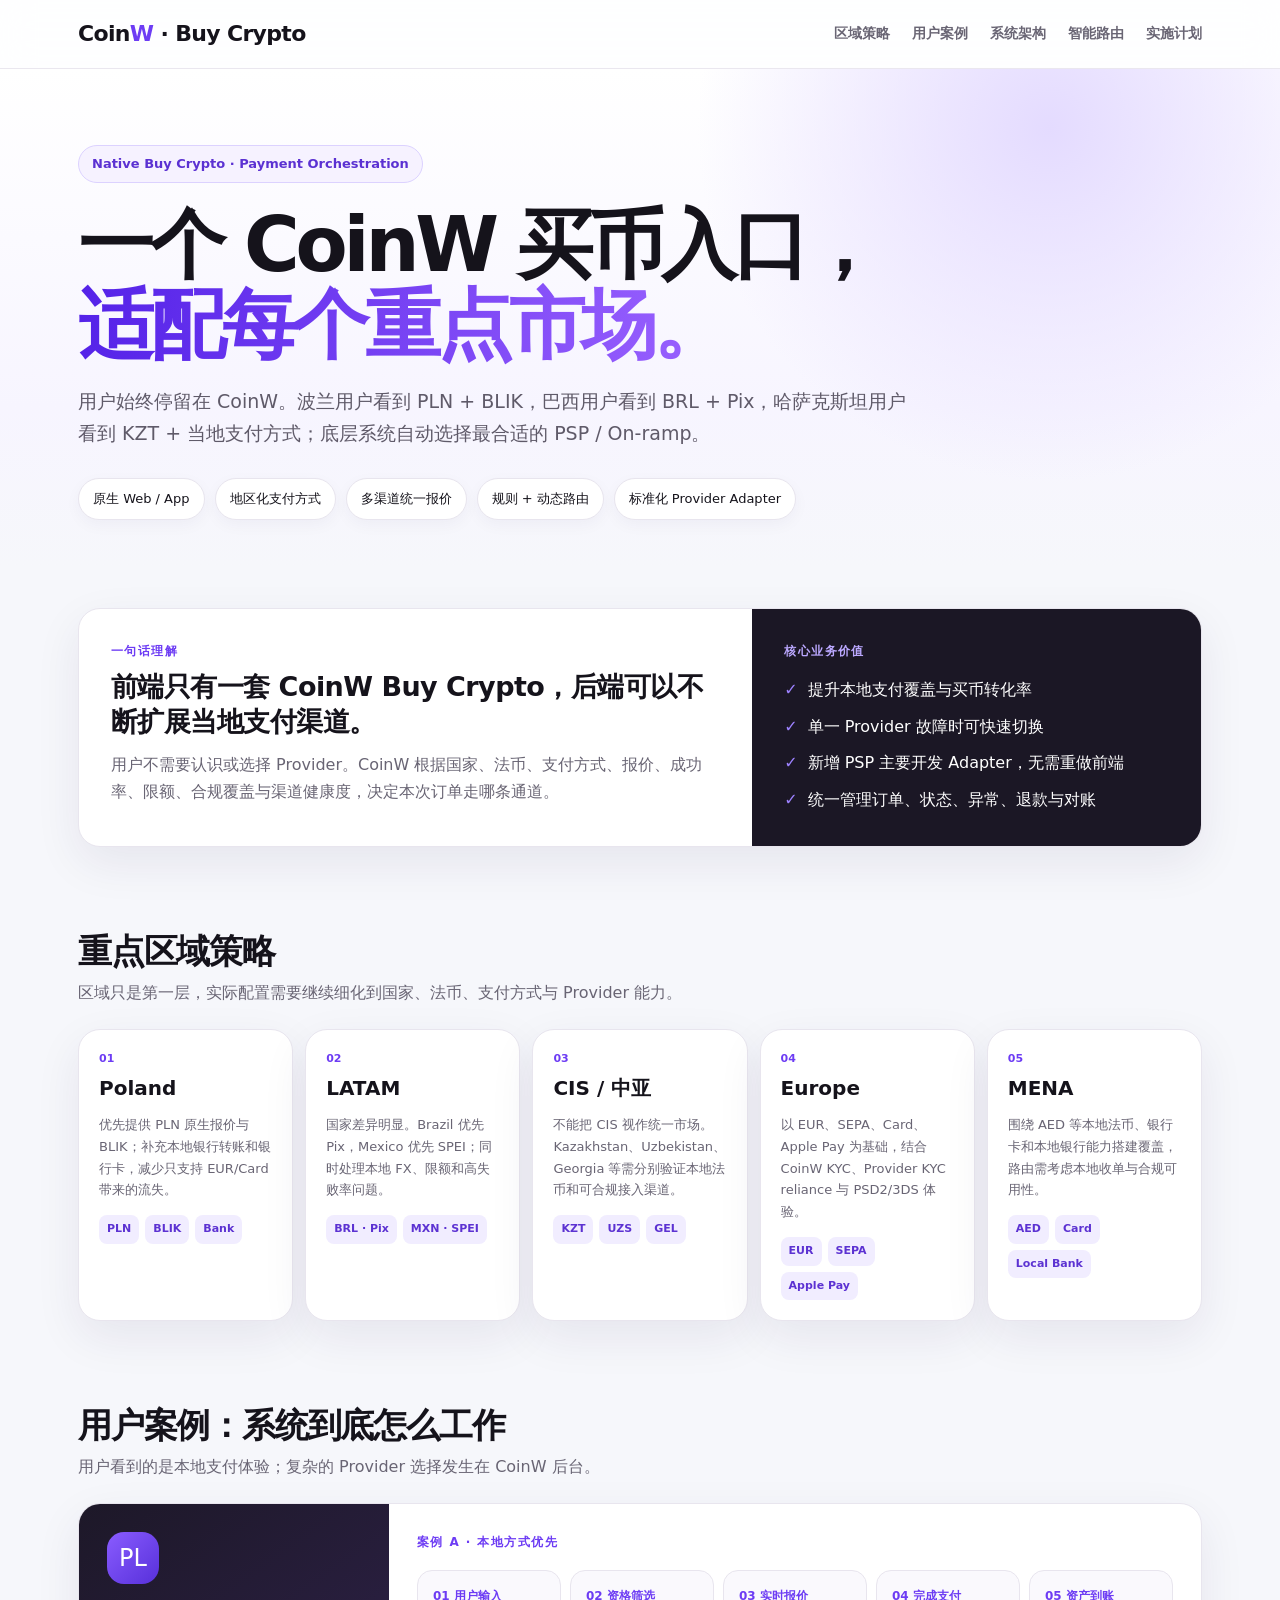
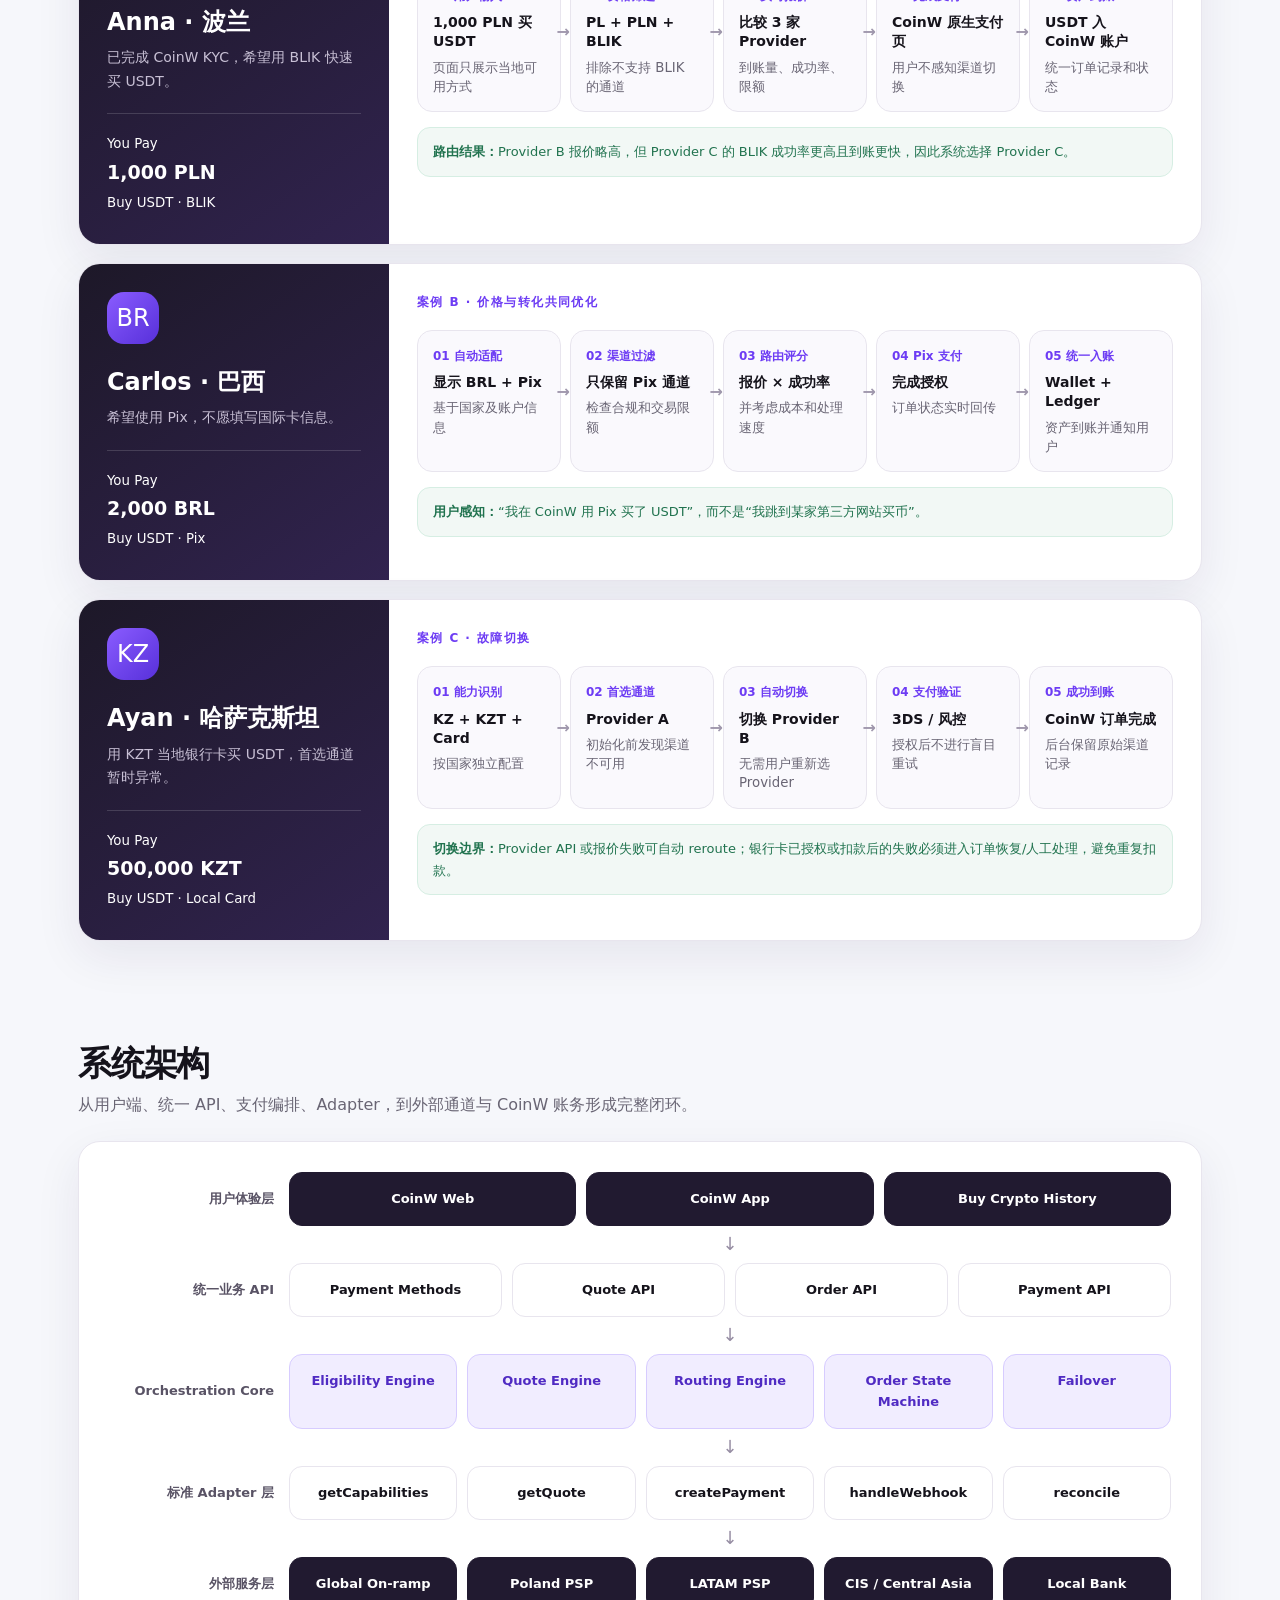
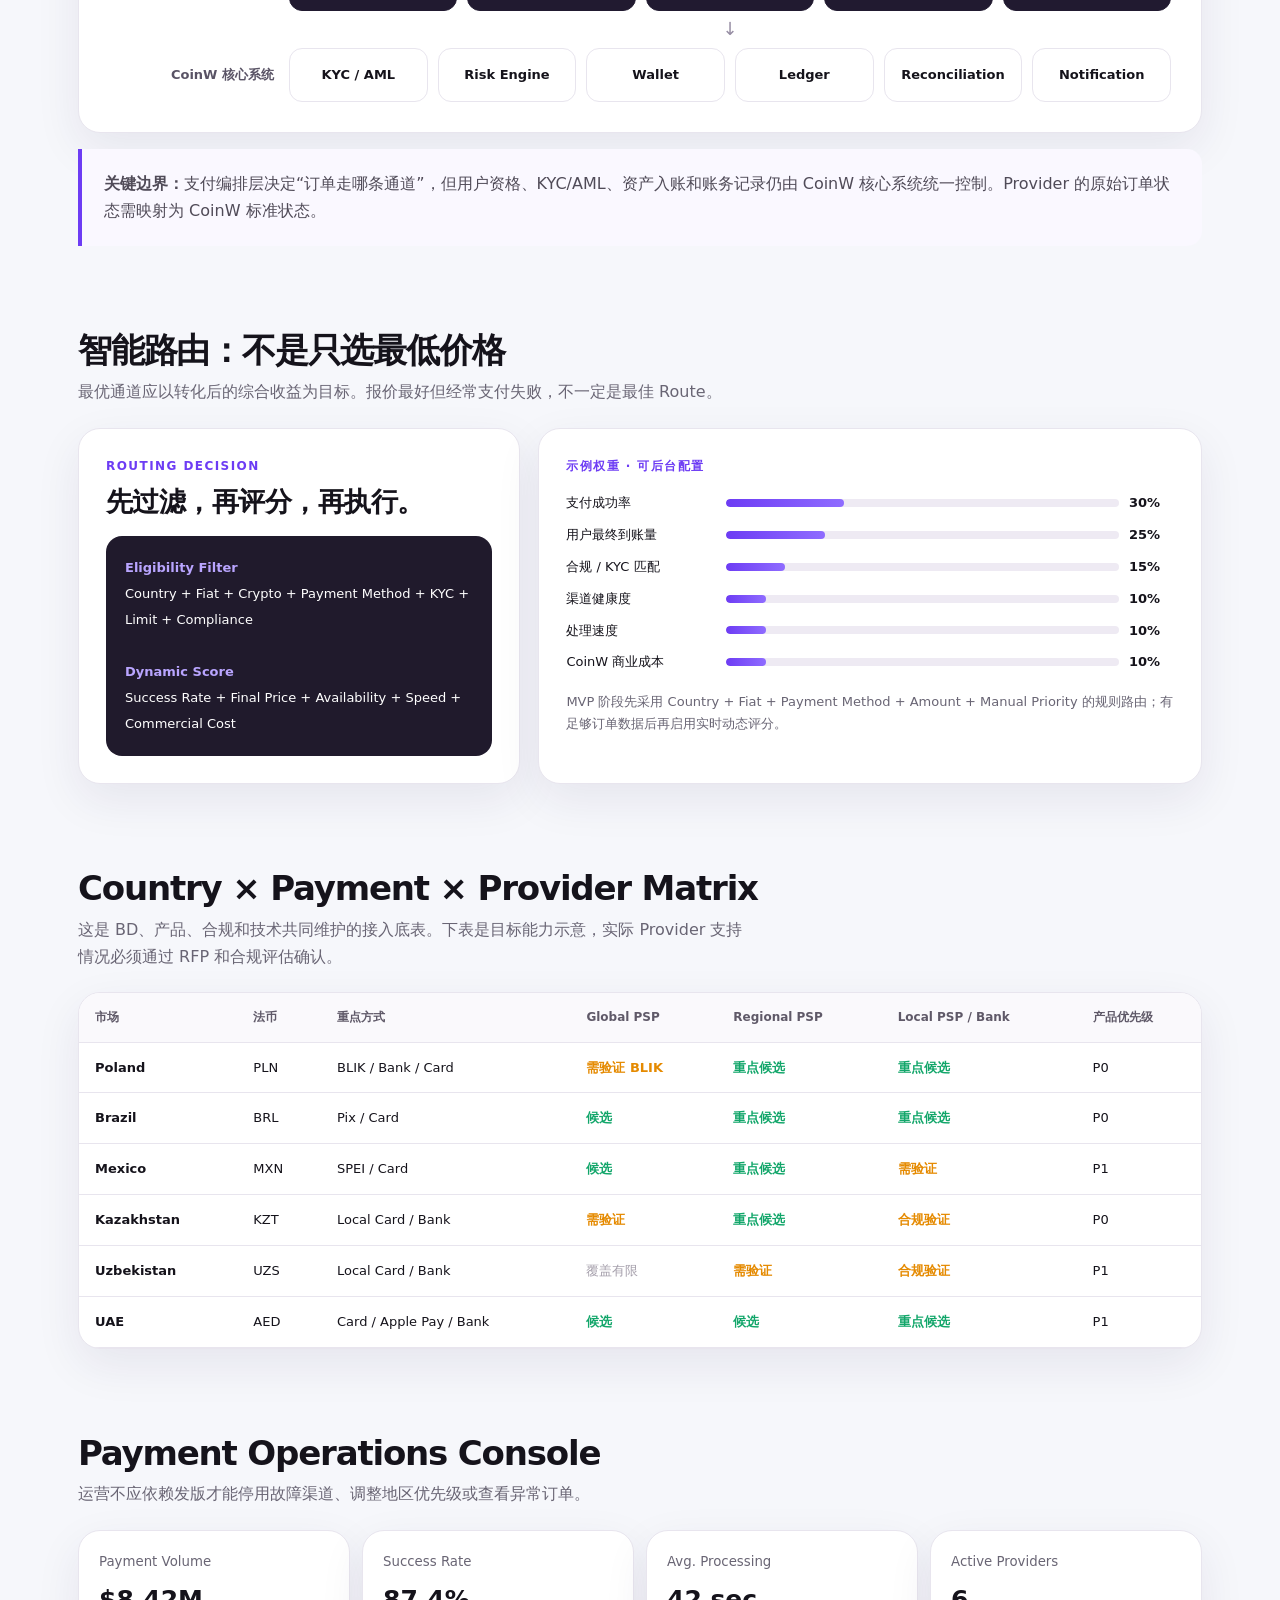
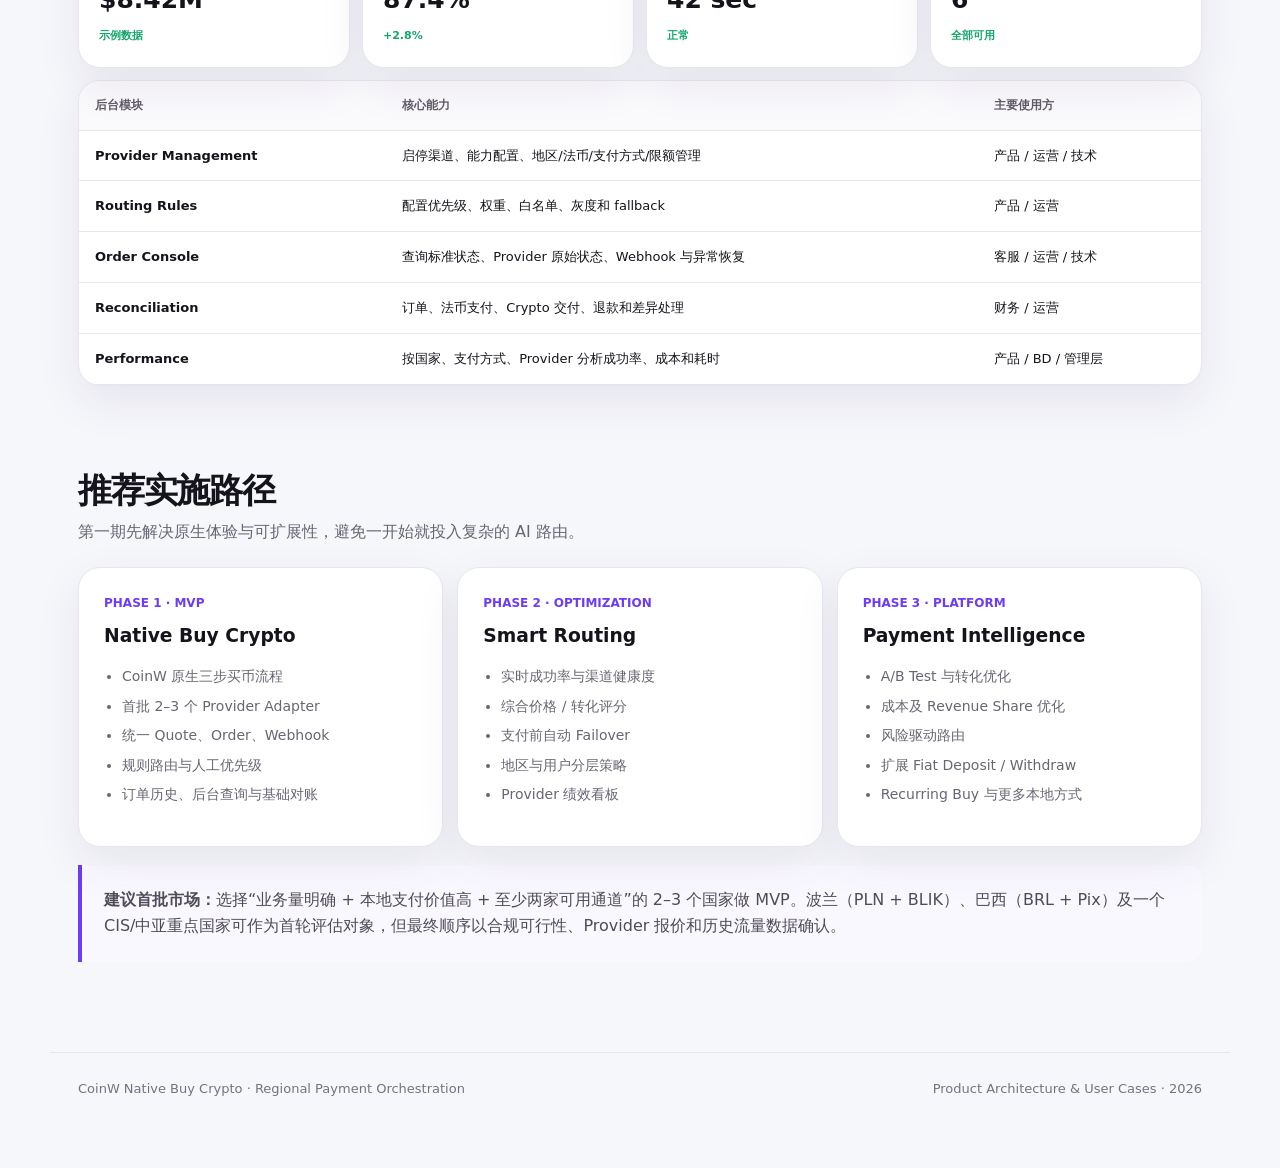
==== buy-crypto-regional/index.html @ ab0e955d "Add CoinW regional Buy Crypto orchestration proposal" ====
<!doctype html>
<html lang="zh-CN">
<head>
  <meta charset="utf-8" />
  <meta name="viewport" content="width=device-width,initial-scale=1" />
  <title>CoinW Native Buy Crypto｜区域化支付编排方案</title>
  <meta name="description" content="面向 CIS、中亚、拉美、波兰、欧洲及 MENA 市场的 CoinW 原生 Buy Crypto 与 Payment Orchestration 方案。" />
  <style>
    :root{
      --bg:#f6f7fb;--panel:#fff;--ink:#15131b;--muted:#696574;--line:#e8e5ee;
      --purple:#6d3cf4;--purple2:#8f6cff;--soft:#f1edff;--green:#12a66a;--amber:#e58a00;--red:#df4351;
      --shadow:0 16px 46px rgba(38,22,74,.08);--radius:22px;
    }
    *{box-sizing:border-box} html{scroll-behavior:smooth}
    body{margin:0;background:var(--bg);color:var(--ink);font-family:Inter,"PingFang SC","Microsoft YaHei",system-ui,-apple-system,sans-serif;line-height:1.68}
    a{color:inherit;text-decoration:none}.wrap{max-width:1180px;margin:auto;padding:0 28px}
    .top{position:sticky;top:0;z-index:20;background:rgba(255,255,255,.88);backdrop-filter:blur(16px);border-bottom:1px solid rgba(232,229,238,.9)}
    .top-inner{height:68px;display:flex;align-items:center;justify-content:space-between;gap:24px}
    .brand{font-weight:900;letter-spacing:-.03em;font-size:22px}.brand span{color:var(--purple)}
    .nav{display:flex;gap:22px;color:var(--muted);font-size:14px;font-weight:650}.nav a:hover{color:var(--purple)}
    .hero{padding:76px 0 46px;overflow:hidden;position:relative;background:radial-gradient(circle at 82% 12%,#e4dbff 0,transparent 31%),linear-gradient(180deg,#fff,#f7f5ff 68%,var(--bg))}
    .badge{display:inline-flex;align-items:center;gap:8px;border:1px solid #dcd2ff;background:#f6f2ff;color:#5b31d2;border-radius:100px;padding:7px 13px;font-size:13px;font-weight:800}
    h1{font-size:clamp(42px,6.6vw,76px);line-height:1.06;letter-spacing:-.055em;margin:22px 0 20px;max-width:990px}
    .gradient{background:linear-gradient(95deg,#5422e8,#9b63ff);-webkit-background-clip:text;color:transparent}
    .lead{max-width:840px;font-size:19px;color:#5f5a69;margin:0 0 28px}
    .hero-points{display:flex;flex-wrap:wrap;gap:10px}.pill{background:white;border:1px solid var(--line);border-radius:100px;padding:9px 14px;font-size:13px;box-shadow:0 5px 16px rgba(38,22,74,.04)}
    section{padding:42px 0}.section-head{display:flex;justify-content:space-between;align-items:end;gap:30px;margin-bottom:22px}
    h2{font-size:34px;line-height:1.2;letter-spacing:-.035em;margin:0}.sub{color:var(--muted);max-width:670px;margin:8px 0 0}
    .panel{background:var(--panel);border:1px solid var(--line);border-radius:var(--radius);box-shadow:var(--shadow)}
    .summary{display:grid;grid-template-columns:1.2fr .8fr;overflow:hidden}
    .summary>div{padding:32px}.summary .right{background:#1b1725;color:white}
    .eyebrow{font-size:12px;text-transform:uppercase;letter-spacing:.12em;color:var(--purple);font-weight:900}.right .eyebrow{color:#bba8ff}
    .big{font-size:27px;line-height:1.32;font-weight:850;letter-spacing:-.02em;margin:8px 0 12px}
    .checklist{display:grid;gap:10px;margin-top:16px}.check{display:flex;gap:10px;align-items:flex-start}.check i{font-style:normal;color:#9d82ff}
    .region-grid{display:grid;grid-template-columns:repeat(5,1fr);gap:12px}.region{padding:20px;min-height:210px;position:relative;overflow:hidden}
    .region .num{font-size:11px;color:var(--purple);font-weight:900}.region h3{font-size:20px;margin:4px 0 8px}.region p{font-size:13px;color:var(--muted);margin:0}.tag-row{display:flex;gap:6px;flex-wrap:wrap;margin-top:14px}.tag{font-size:11px;font-weight:800;padding:5px 8px;border-radius:8px;background:var(--soft);color:#5c32d2}
    .case{display:grid;grid-template-columns:310px 1fr;overflow:hidden;margin-bottom:18px}.person{padding:28px;background:linear-gradient(145deg,#1d1828,#31234f);color:white}.avatar{width:52px;height:52px;border-radius:17px;background:linear-gradient(135deg,#8a5cff,#5730da);display:grid;place-items:center;font-size:24px;margin-bottom:18px}
    .person h3{font-size:24px;margin:0 0 4px}.person p{margin:0;color:#c8c0d5;font-size:14px}.order{margin-top:20px;border-top:1px solid rgba(255,255,255,.15);padding-top:16px}.order strong{font-size:19px}.journey{padding:28px}.flow{display:grid;grid-template-columns:repeat(5,1fr);gap:9px;margin-top:18px}.step{background:#faf9fd;border:1px solid var(--line);border-radius:15px;padding:15px;min-height:126px;position:relative}.step b{display:block;color:var(--purple);font-size:12px;margin-bottom:7px}.step strong{font-size:14px;display:block;line-height:1.38}.step small{display:block;color:var(--muted);margin-top:6px;line-height:1.45}.step:not(:last-child):after{content:"→";position:absolute;right:-10px;top:48px;z-index:2;color:#9f97ac;font-weight:900}
    .decision{margin-top:15px;padding:13px 15px;border-radius:13px;background:#f2f8f5;border:1px solid #d6eee3;color:#21734f;font-size:13px}
    .architecture{padding:30px;overflow:auto}.arch{min-width:900px;display:grid;gap:13px}.layer{display:grid;grid-template-columns:165px 1fr;gap:15px;align-items:center}.layer-title{font-size:13px;font-weight:900;color:#595365;text-align:right}.boxes{display:grid;grid-auto-flow:column;grid-auto-columns:1fr;gap:10px}.box{border:1px solid var(--line);border-radius:13px;padding:15px 12px;text-align:center;background:#fff;font-size:13px;font-weight:750}.box.core{background:var(--soft);border-color:#d7ccff;color:#502bc3}.box.dark{background:#211a30;color:#fff;border-color:#211a30}.connector{text-align:center;color:#968da3;font-size:18px;height:11px;line-height:10px;margin-left:180px}
    .route-wrap{display:grid;grid-template-columns:.8fr 1.2fr;gap:18px}.route-card{padding:27px}.formula{border-radius:16px;background:#201a2c;color:#fff;padding:19px;margin-top:16px;font-size:13px;line-height:2}.formula span{color:#b9a5ff;font-weight:800}.weights{display:grid;gap:10px;margin-top:16px}.weight{display:grid;grid-template-columns:150px 1fr 45px;align-items:center;gap:10px;font-size:13px}.bar{height:8px;background:#eeeaf3;border-radius:20px;overflow:hidden}.bar i{display:block;height:100%;background:linear-gradient(90deg,var(--purple),var(--purple2));border-radius:20px}
    .table-wrap{overflow:auto}.matrix{width:100%;border-collapse:collapse;min-width:900px}.matrix th,.matrix td{padding:14px 16px;border-bottom:1px solid var(--line);text-align:left;font-size:13px}.matrix th{background:#faf9fc;color:#5f5968;font-size:12px}.matrix td:first-child{font-weight:850}.yes{color:var(--green);font-weight:800}.verify{color:var(--amber);font-weight:800}.no{color:#a6a0ac}
    .ops{display:grid;grid-template-columns:repeat(4,1fr);gap:12px;margin-bottom:12px}.metric{padding:20px}.metric small{display:block;color:var(--muted)}.metric strong{font-size:25px;display:block;margin-top:5px}.status{font-size:11px;color:var(--green);font-weight:800}
    .phases{display:grid;grid-template-columns:repeat(3,1fr);gap:14px}.phase{padding:25px}.phase .pnum{color:var(--purple);font-weight:900;font-size:12px}.phase h3{margin:6px 0 12px}.phase ul{padding-left:18px;color:var(--muted);font-size:14px}.phase li{margin:6px 0}
    .note{padding:22px;border-left:4px solid var(--purple);background:#faf8ff;border-radius:0 15px 15px 0;color:#504b58}
    footer{padding:48px 0 68px;color:#77717f;font-size:13px}.footer-inner{display:flex;justify-content:space-between;gap:20px;border-top:1px solid var(--line);padding-top:25px}
    @media(max-width:980px){.region-grid{grid-template-columns:repeat(2,1fr)}.case{grid-template-columns:1fr}.flow{grid-template-columns:1fr 1fr}.step:not(:last-child):after{display:none}.route-wrap,.summary{grid-template-columns:1fr}.ops{grid-template-columns:1fr 1fr}.phases{grid-template-columns:1fr}.nav{display:none}}
    @media(max-width:620px){.wrap{padding:0 16px}.hero{padding-top:50px}h1{font-size:42px}.lead{font-size:16px}.section-head{display:block}.region-grid,.flow,.ops{grid-template-columns:1fr}.region{min-height:auto}.summary>div,.person,.journey,.architecture,.route-card{padding:21px}.footer-inner{display:block}}
  </style>
</head>
<body>
  <header class="top"><div class="wrap top-inner"><div class="brand">Coin<span>W</span> · Buy Crypto</div><nav class="nav"><a href="#strategy">区域策略</a><a href="#cases">用户案例</a><a href="#architecture">系统架构</a><a href="#routing">智能路由</a><a href="#roadmap">实施计划</a></nav></div></header>

  <main>
    <section class="hero">
      <div class="wrap">
        <div class="badge">Native Buy Crypto · Payment Orchestration</div>
        <h1>一个 CoinW 买币入口，<br><span class="gradient">适配每个重点市场。</span></h1>
        <p class="lead">用户始终停留在 CoinW。波兰用户看到 PLN + BLIK，巴西用户看到 BRL + Pix，哈萨克斯坦用户看到 KZT + 当地支付方式；底层系统自动选择最合适的 PSP / On-ramp。</p>
        <div class="hero-points"><span class="pill">原生 Web / App</span><span class="pill">地区化支付方式</span><span class="pill">多渠道统一报价</span><span class="pill">规则 + 动态路由</span><span class="pill">标准化 Provider Adapter</span></div>
      </div>
    </section>

    <section><div class="wrap"><div class="panel summary">
      <div><div class="eyebrow">一句话理解</div><div class="big">前端只有一套 CoinW Buy Crypto，后端可以不断扩展当地支付渠道。</div><p class="sub">用户不需要认识或选择 Provider。CoinW 根据国家、法币、支付方式、报价、成功率、限额、合规覆盖与渠道健康度，决定本次订单走哪条通道。</p></div>
      <div class="right"><div class="eyebrow">核心业务价值</div><div class="checklist"><div class="check"><i>✓</i><span>提升本地支付覆盖与买币转化率</span></div><div class="check"><i>✓</i><span>单一 Provider 故障时可快速切换</span></div><div class="check"><i>✓</i><span>新增 PSP 主要开发 Adapter，无需重做前端</span></div><div class="check"><i>✓</i><span>统一管理订单、状态、异常、退款与对账</span></div></div></div>
    </div></div></section>

    <section id="strategy"><div class="wrap"><div class="section-head"><div><h2>重点区域策略</h2><p class="sub">区域只是第一层，实际配置需要继续细化到国家、法币、支付方式与 Provider 能力。</p></div></div>
      <div class="region-grid">
        <article class="panel region"><div class="num">01</div><h3>Poland</h3><p>优先提供 PLN 原生报价与 BLIK；补充本地银行转账和银行卡，减少只支持 EUR/Card 带来的流失。</p><div class="tag-row"><span class="tag">PLN</span><span class="tag">BLIK</span><span class="tag">Bank</span></div></article>
        <article class="panel region"><div class="num">02</div><h3>LATAM</h3><p>国家差异明显。Brazil 优先 Pix，Mexico 优先 SPEI；同时处理本地 FX、限额和高失败率问题。</p><div class="tag-row"><span class="tag">BRL · Pix</span><span class="tag">MXN · SPEI</span></div></article>
        <article class="panel region"><div class="num">03</div><h3>CIS / 中亚</h3><p>不能把 CIS 视作统一市场。Kazakhstan、Uzbekistan、Georgia 等需分别验证本地法币和可合规接入渠道。</p><div class="tag-row"><span class="tag">KZT</span><span class="tag">UZS</span><span class="tag">GEL</span></div></article>
        <article class="panel region"><div class="num">04</div><h3>Europe</h3><p>以 EUR、SEPA、Card、Apple Pay 为基础，结合 CoinW KYC、Provider KYC reliance 与 PSD2/3DS 体验。</p><div class="tag-row"><span class="tag">EUR</span><span class="tag">SEPA</span><span class="tag">Apple Pay</span></div></article>
        <article class="panel region"><div class="num">05</div><h3>MENA</h3><p>围绕 AED 等本地法币、银行卡和本地银行能力搭建覆盖，路由需考虑本地收单与合规可用性。</p><div class="tag-row"><span class="tag">AED</span><span class="tag">Card</span><span class="tag">Local Bank</span></div></article>
      </div>
    </div></section>

    <section id="cases"><div class="wrap"><div class="section-head"><div><h2>用户案例：系统到底怎么工作</h2><p class="sub">用户看到的是本地支付体验；复杂的 Provider 选择发生在 CoinW 后台。</p></div></div>
      <article class="panel case"><div class="person"><div class="avatar">PL</div><h3>Anna · 波兰</h3><p>已完成 CoinW KYC，希望用 BLIK 快速买 USDT。</p><div class="order"><small>You Pay</small><br><strong>1,000 PLN</strong><br><small>Buy USDT · BLIK</small></div></div><div class="journey"><div class="eyebrow">案例 A · 本地方式优先</div><div class="flow"><div class="step"><b>01 用户输入</b><strong>1,000 PLN 买 USDT</strong><small>页面只展示当地可用方式</small></div><div class="step"><b>02 资格筛选</b><strong>PL + PLN + BLIK</strong><small>排除不支持 BLIK 的通道</small></div><div class="step"><b>03 实时报价</b><strong>比较 3 家 Provider</strong><small>到账量、成功率、限额</small></div><div class="step"><b>04 完成支付</b><strong>CoinW 原生支付页</strong><small>用户不感知渠道切换</small></div><div class="step"><b>05 资产到账</b><strong>USDT 入 CoinW 账户</strong><small>统一订单记录和状态</small></div></div><div class="decision"><strong>路由结果：</strong>Provider B 报价略高，但 Provider C 的 BLIK 成功率更高且到账更快，因此系统选择 Provider C。</div></div></article>
      <article class="panel case"><div class="person"><div class="avatar">BR</div><h3>Carlos · 巴西</h3><p>希望使用 Pix，不愿填写国际卡信息。</p><div class="order"><small>You Pay</small><br><strong>2,000 BRL</strong><br><small>Buy USDT · Pix</small></div></div><div class="journey"><div class="eyebrow">案例 B · 价格与转化共同优化</div><div class="flow"><div class="step"><b>01 自动适配</b><strong>显示 BRL + Pix</strong><small>基于国家及账户信息</small></div><div class="step"><b>02 渠道过滤</b><strong>只保留 Pix 通道</strong><small>检查合规和交易限额</small></div><div class="step"><b>03 路由评分</b><strong>报价 × 成功率</strong><small>并考虑成本和处理速度</small></div><div class="step"><b>04 Pix 支付</b><strong>完成授权</strong><small>订单状态实时回传</small></div><div class="step"><b>05 统一入账</b><strong>Wallet + Ledger</strong><small>资产到账并通知用户</small></div></div><div class="decision"><strong>用户感知：</strong>“我在 CoinW 用 Pix 买了 USDT”，而不是“我跳到某家第三方网站买币”。</div></div></article>
      <article class="panel case"><div class="person"><div class="avatar">KZ</div><h3>Ayan · 哈萨克斯坦</h3><p>用 KZT 当地银行卡买 USDT，首选通道暂时异常。</p><div class="order"><small>You Pay</small><br><strong>500,000 KZT</strong><br><small>Buy USDT · Local Card</small></div></div><div class="journey"><div class="eyebrow">案例 C · 故障切换</div><div class="flow"><div class="step"><b>01 能力识别</b><strong>KZ + KZT + Card</strong><small>按国家独立配置</small></div><div class="step"><b>02 首选通道</b><strong>Provider A</strong><small>初始化前发现渠道不可用</small></div><div class="step"><b>03 自动切换</b><strong>切换 Provider B</strong><small>无需用户重新选 Provider</small></div><div class="step"><b>04 支付验证</b><strong>3DS / 风控</strong><small>授权后不进行盲目重试</small></div><div class="step"><b>05 成功到账</b><strong>CoinW 订单完成</strong><small>后台保留原始渠道记录</small></div></div><div class="decision"><strong>切换边界：</strong>Provider API 或报价失败可自动 reroute；银行卡已授权或扣款后的失败必须进入订单恢复/人工处理，避免重复扣款。</div></div></article>
    </div></section>

    <section id="architecture"><div class="wrap"><div class="section-head"><div><h2>系统架构</h2><p class="sub">从用户端、统一 API、支付编排、Adapter，到外部通道与 CoinW 账务形成完整闭环。</p></div></div>
      <div class="panel architecture"><div class="arch">
        <div class="layer"><div class="layer-title">用户体验层</div><div class="boxes"><div class="box dark">CoinW Web</div><div class="box dark">CoinW App</div><div class="box dark">Buy Crypto History</div></div></div><div class="connector">↓</div>
        <div class="layer"><div class="layer-title">统一业务 API</div><div class="boxes"><div class="box">Payment Methods</div><div class="box">Quote API</div><div class="box">Order API</div><div class="box">Payment API</div></div></div><div class="connector">↓</div>
        <div class="layer"><div class="layer-title">Orchestration Core</div><div class="boxes"><div class="box core">Eligibility Engine</div><div class="box core">Quote Engine</div><div class="box core">Routing Engine</div><div class="box core">Order State Machine</div><div class="box core">Failover</div></div></div><div class="connector">↓</div>
        <div class="layer"><div class="layer-title">标准 Adapter 层</div><div class="boxes"><div class="box">getCapabilities</div><div class="box">getQuote</div><div class="box">createPayment</div><div class="box">handleWebhook</div><div class="box">reconcile</div></div></div><div class="connector">↓</div>
        <div class="layer"><div class="layer-title">外部服务层</div><div class="boxes"><div class="box dark">Global On-ramp</div><div class="box dark">Poland PSP</div><div class="box dark">LATAM PSP</div><div class="box dark">CIS / Central Asia</div><div class="box dark">Local Bank</div></div></div><div class="connector">↓</div>
        <div class="layer"><div class="layer-title">CoinW 核心系统</div><div class="boxes"><div class="box">KYC / AML</div><div class="box">Risk Engine</div><div class="box">Wallet</div><div class="box">Ledger</div><div class="box">Reconciliation</div><div class="box">Notification</div></div></div>
      </div></div>
      <div class="note" style="margin-top:16px"><strong>关键边界：</strong>支付编排层决定“订单走哪条通道”，但用户资格、KYC/AML、资产入账和账务记录仍由 CoinW 核心系统统一控制。Provider 的原始订单状态需映射为 CoinW 标准状态。</div>
    </div></section>

    <section id="routing"><div class="wrap"><div class="section-head"><div><h2>智能路由：不是只选最低价格</h2><p class="sub">最优通道应以转化后的综合收益为目标。报价最好但经常支付失败，不一定是最佳 Route。</p></div></div>
      <div class="route-wrap"><div class="panel route-card"><div class="eyebrow">Routing Decision</div><div class="big">先过滤，再评分，再执行。</div><div class="formula"><span>Eligibility Filter</span><br>Country + Fiat + Crypto + Payment Method + KYC + Limit + Compliance<br><br><span>Dynamic Score</span><br>Success Rate + Final Price + Availability + Speed + Commercial Cost</div></div>
      <div class="panel route-card"><div class="eyebrow">示例权重 · 可后台配置</div><div class="weights"><div class="weight"><span>支付成功率</span><div class="bar"><i style="width:30%"></i></div><b>30%</b></div><div class="weight"><span>用户最终到账量</span><div class="bar"><i style="width:25%"></i></div><b>25%</b></div><div class="weight"><span>合规 / KYC 匹配</span><div class="bar"><i style="width:15%"></i></div><b>15%</b></div><div class="weight"><span>渠道健康度</span><div class="bar"><i style="width:10%"></i></div><b>10%</b></div><div class="weight"><span>处理速度</span><div class="bar"><i style="width:10%"></i></div><b>10%</b></div><div class="weight"><span>CoinW 商业成本</span><div class="bar"><i style="width:10%"></i></div><b>10%</b></div></div><p class="sub" style="font-size:13px;margin-top:18px">MVP 阶段先采用 Country + Fiat + Payment Method + Amount + Manual Priority 的规则路由；有足够订单数据后再启用实时动态评分。</p></div></div>
    </div></section>

    <section><div class="wrap"><div class="section-head"><div><h2>Country × Payment × Provider Matrix</h2><p class="sub">这是 BD、产品、合规和技术共同维护的接入底表。下表是目标能力示意，实际 Provider 支持情况必须通过 RFP 和合规评估确认。</p></div></div>
      <div class="panel table-wrap"><table class="matrix"><thead><tr><th>市场</th><th>法币</th><th>重点方式</th><th>Global PSP</th><th>Regional PSP</th><th>Local PSP / Bank</th><th>产品优先级</th></tr></thead><tbody>
        <tr><td>Poland</td><td>PLN</td><td>BLIK / Bank / Card</td><td class="verify">需验证 BLIK</td><td class="yes">重点候选</td><td class="yes">重点候选</td><td>P0</td></tr>
        <tr><td>Brazil</td><td>BRL</td><td>Pix / Card</td><td class="yes">候选</td><td class="yes">重点候选</td><td class="yes">重点候选</td><td>P0</td></tr>
        <tr><td>Mexico</td><td>MXN</td><td>SPEI / Card</td><td class="yes">候选</td><td class="yes">重点候选</td><td class="verify">需验证</td><td>P1</td></tr>
        <tr><td>Kazakhstan</td><td>KZT</td><td>Local Card / Bank</td><td class="verify">需验证</td><td class="yes">重点候选</td><td class="verify">合规验证</td><td>P0</td></tr>
        <tr><td>Uzbekistan</td><td>UZS</td><td>Local Card / Bank</td><td class="no">覆盖有限</td><td class="verify">需验证</td><td class="verify">合规验证</td><td>P1</td></tr>
        <tr><td>UAE</td><td>AED</td><td>Card / Apple Pay / Bank</td><td class="yes">候选</td><td class="yes">候选</td><td class="yes">重点候选</td><td>P1</td></tr>
      </tbody></table></div>
    </div></section>

    <section><div class="wrap"><div class="section-head"><div><h2>Payment Operations Console</h2><p class="sub">运营不应依赖发版才能停用故障渠道、调整地区优先级或查看异常订单。</p></div></div>
      <div class="ops"><div class="panel metric"><small>Payment Volume</small><strong>$8.42M</strong><span class="status">示例数据</span></div><div class="panel metric"><small>Success Rate</small><strong>87.4%</strong><span class="status">+2.8%</span></div><div class="panel metric"><small>Avg. Processing</small><strong>42 sec</strong><span class="status">正常</span></div><div class="panel metric"><small>Active Providers</small><strong>6</strong><span class="status">全部可用</span></div></div>
      <div class="panel table-wrap"><table class="matrix"><thead><tr><th>后台模块</th><th>核心能力</th><th>主要使用方</th></tr></thead><tbody><tr><td>Provider Management</td><td>启停渠道、能力配置、地区/法币/支付方式/限额管理</td><td>产品 / 运营 / 技术</td></tr><tr><td>Routing Rules</td><td>配置优先级、权重、白名单、灰度和 fallback</td><td>产品 / 运营</td></tr><tr><td>Order Console</td><td>查询标准状态、Provider 原始状态、Webhook 与异常恢复</td><td>客服 / 运营 / 技术</td></tr><tr><td>Reconciliation</td><td>订单、法币支付、Crypto 交付、退款和差异处理</td><td>财务 / 运营</td></tr><tr><td>Performance</td><td>按国家、支付方式、Provider 分析成功率、成本和耗时</td><td>产品 / BD / 管理层</td></tr></tbody></table></div>
    </div></section>

    <section id="roadmap"><div class="wrap"><div class="section-head"><div><h2>推荐实施路径</h2><p class="sub">第一期先解决原生体验与可扩展性，避免一开始就投入复杂的 AI 路由。</p></div></div>
      <div class="phases"><article class="panel phase"><div class="pnum">PHASE 1 · MVP</div><h3>Native Buy Crypto</h3><ul><li>CoinW 原生三步买币流程</li><li>首批 2–3 个 Provider Adapter</li><li>统一 Quote、Order、Webhook</li><li>规则路由与人工优先级</li><li>订单历史、后台查询与基础对账</li></ul></article><article class="panel phase"><div class="pnum">PHASE 2 · OPTIMIZATION</div><h3>Smart Routing</h3><ul><li>实时成功率与渠道健康度</li><li>综合价格 / 转化评分</li><li>支付前自动 Failover</li><li>地区与用户分层策略</li><li>Provider 绩效看板</li></ul></article><article class="panel phase"><div class="pnum">PHASE 3 · PLATFORM</div><h3>Payment Intelligence</h3><ul><li>A/B Test 与转化优化</li><li>成本及 Revenue Share 优化</li><li>风险驱动路由</li><li>扩展 Fiat Deposit / Withdraw</li><li>Recurring Buy 与更多本地方式</li></ul></article></div>
      <div class="note" style="margin-top:18px"><strong>建议首批市场：</strong>选择“业务量明确 + 本地支付价值高 + 至少两家可用通道”的 2–3 个国家做 MVP。波兰（PLN + BLIK）、巴西（BRL + Pix）及一个 CIS/中亚重点国家可作为首轮评估对象，但最终顺序以合规可行性、Provider 报价和历史流量数据确认。</div>
    </div></section>
  </main>
  <footer><div class="wrap footer-inner"><span>CoinW Native Buy Crypto · Regional Payment Orchestration</span><span>Product Architecture & User Cases · 2026</span></div></footer>
</body>
</html>
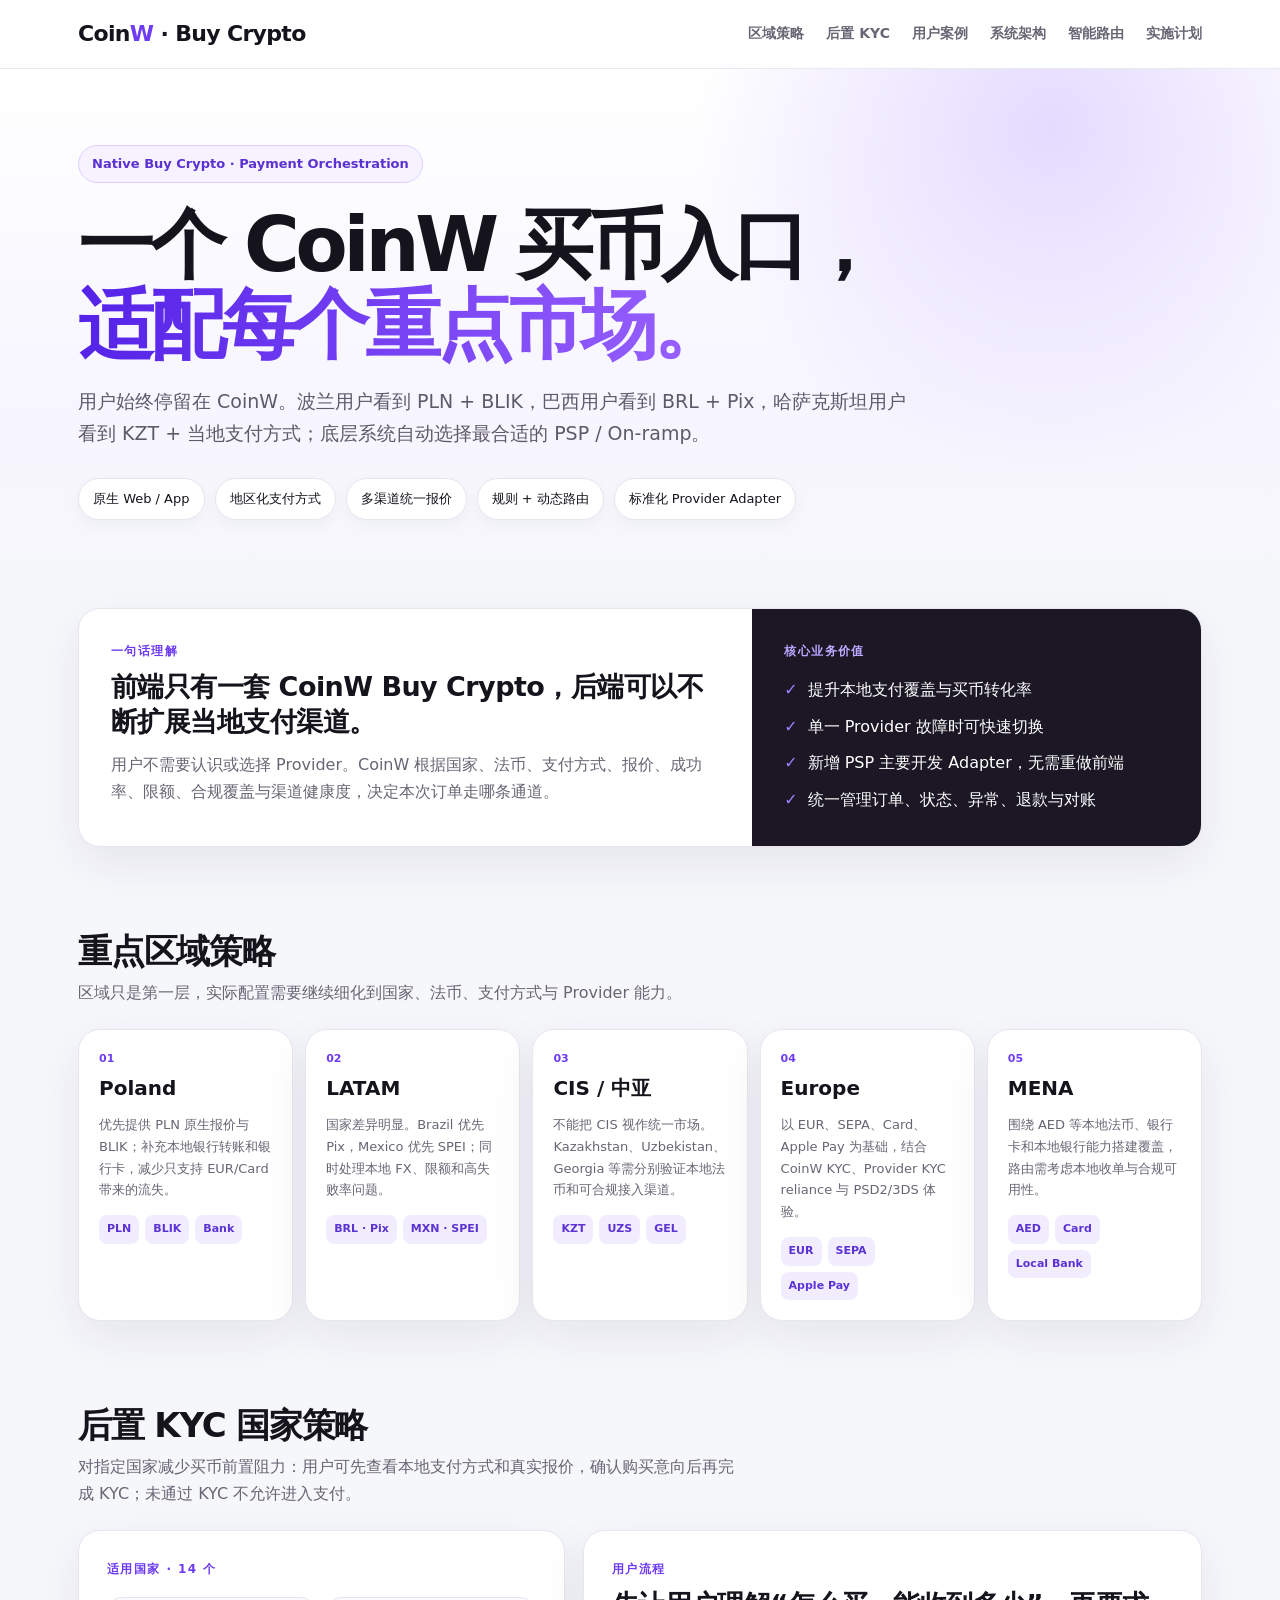
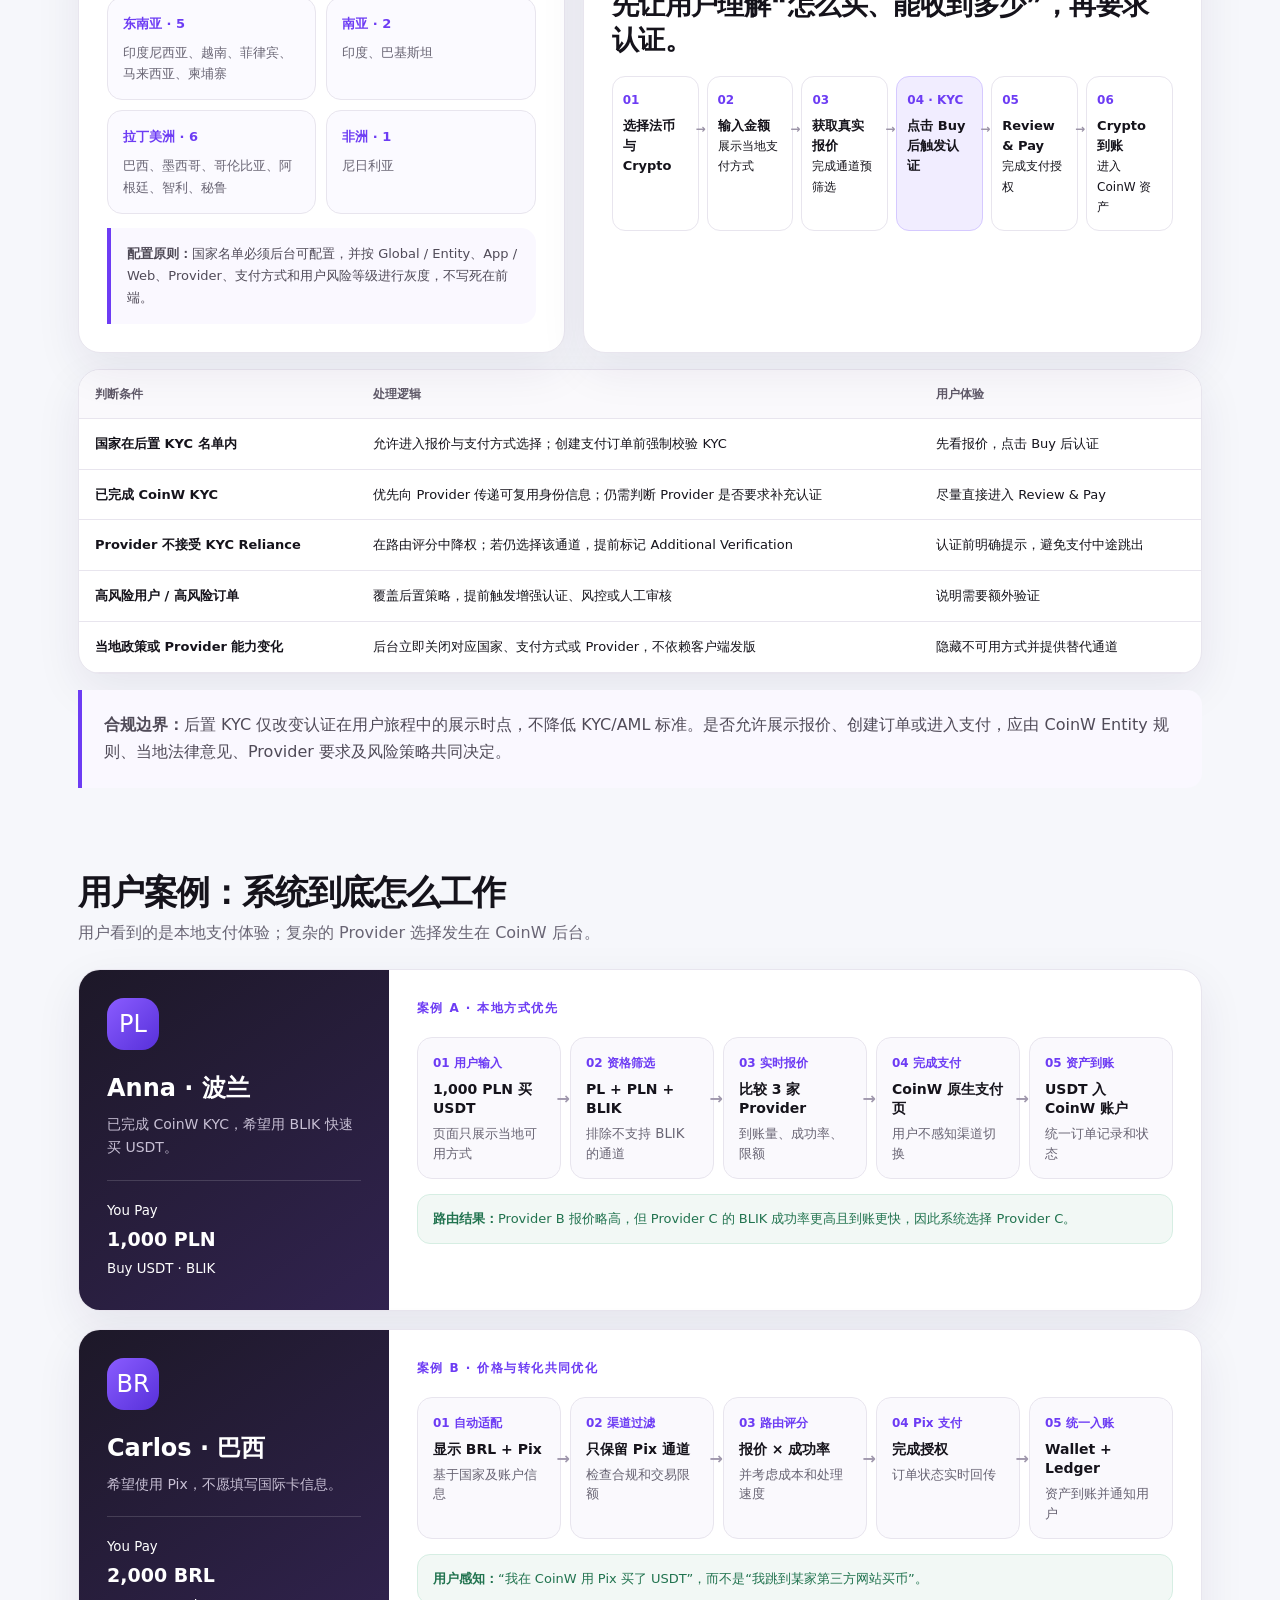
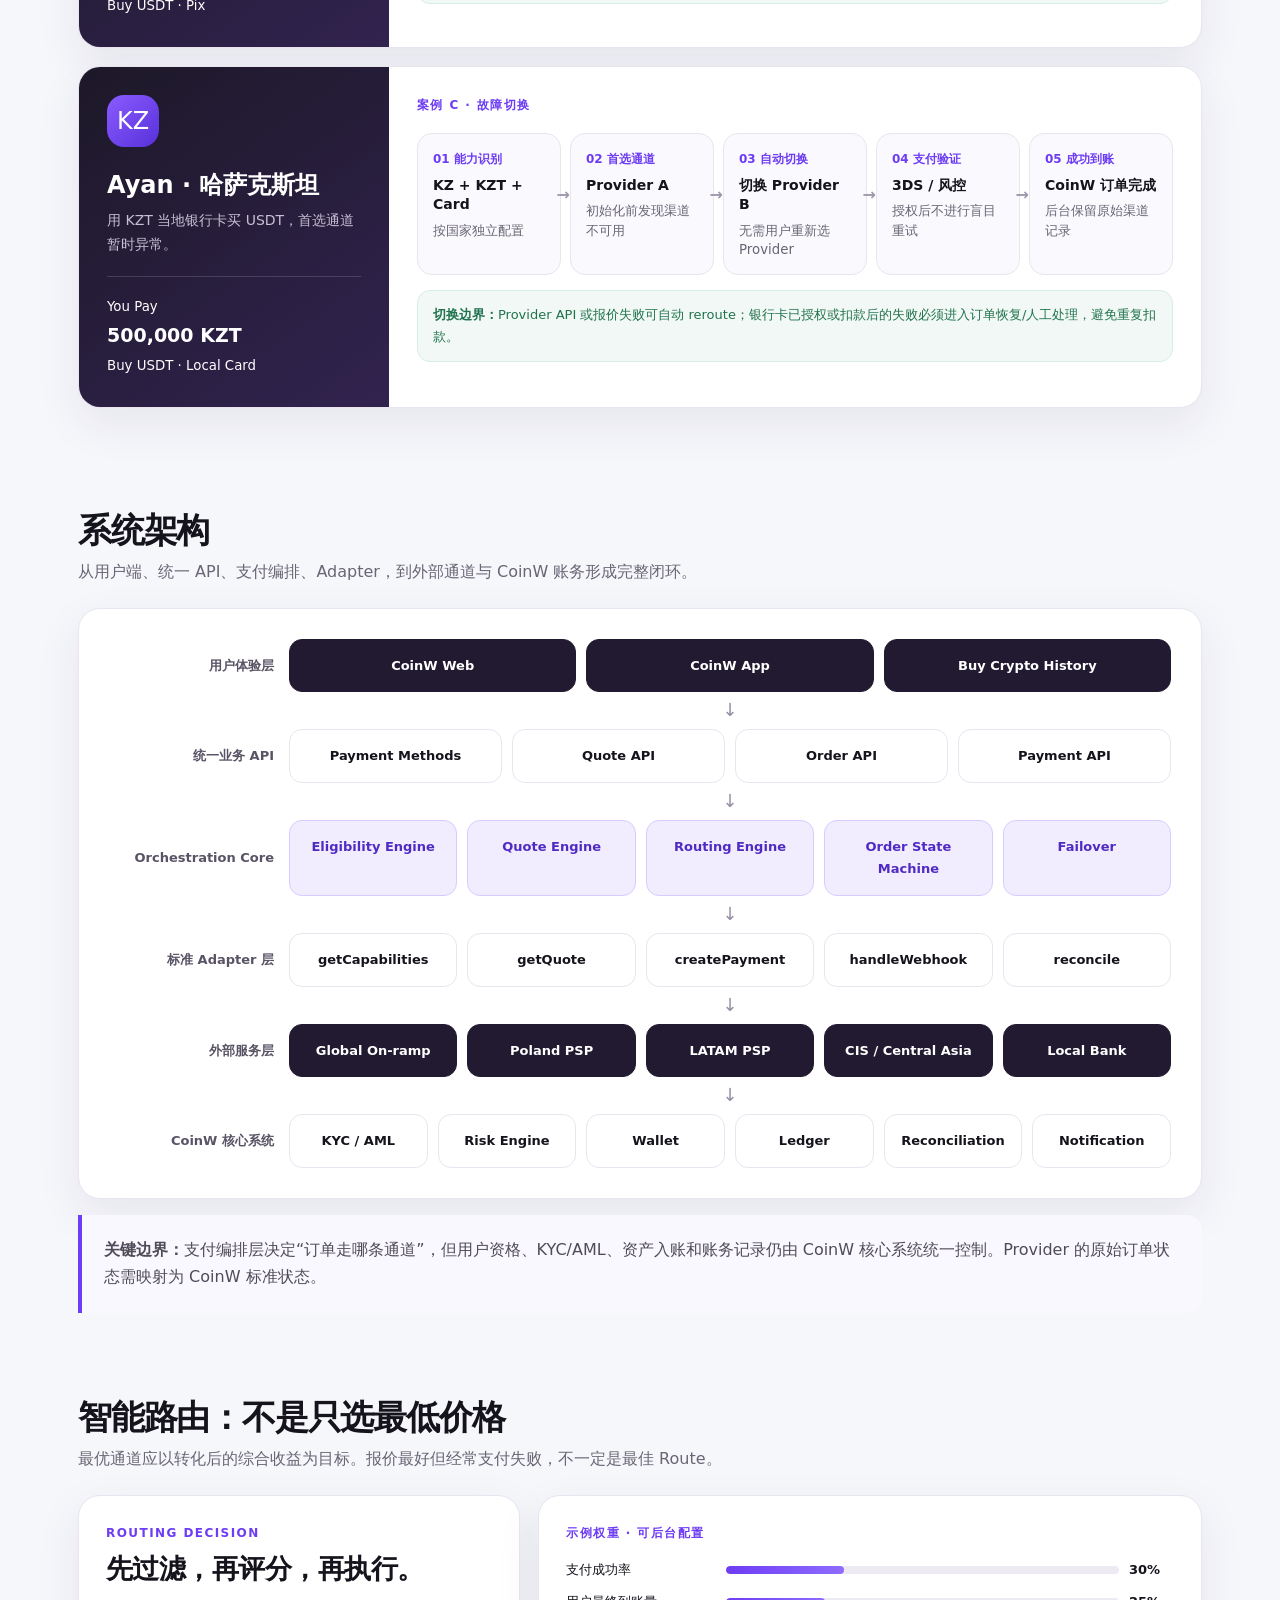
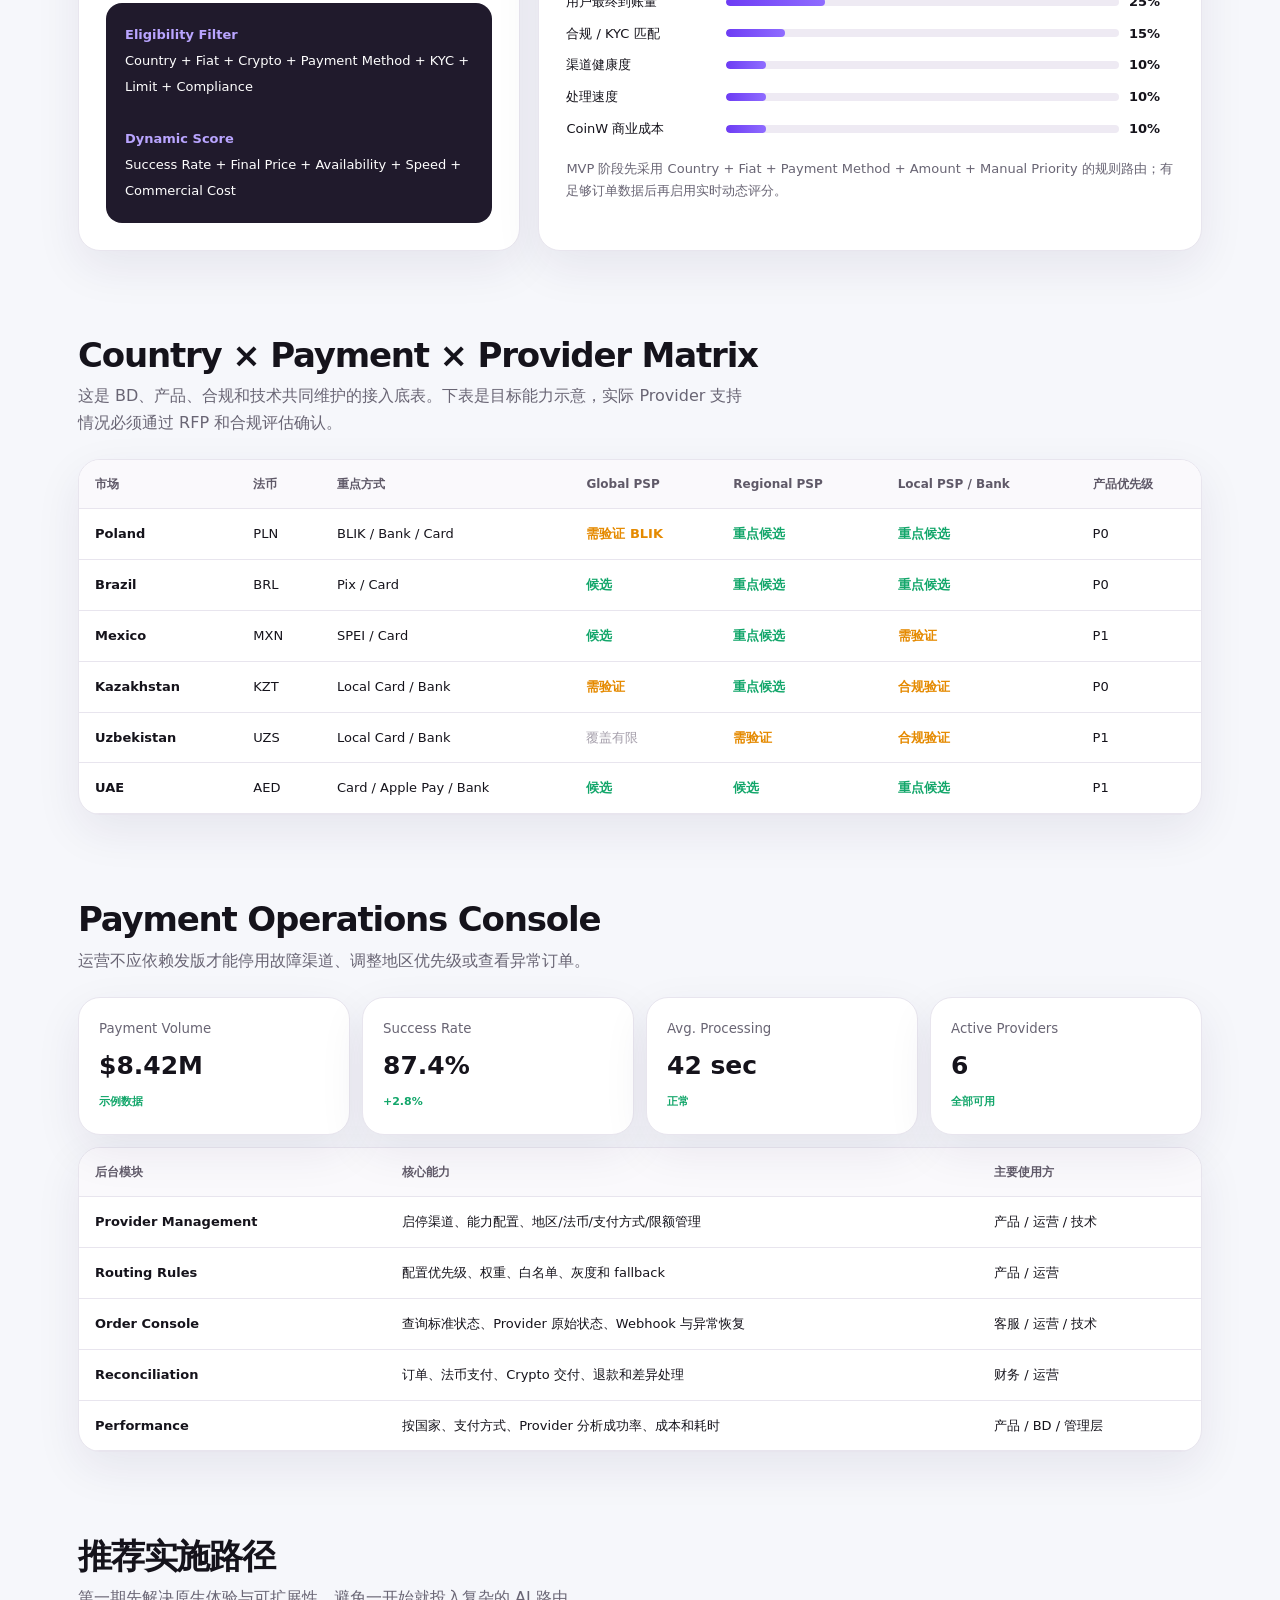
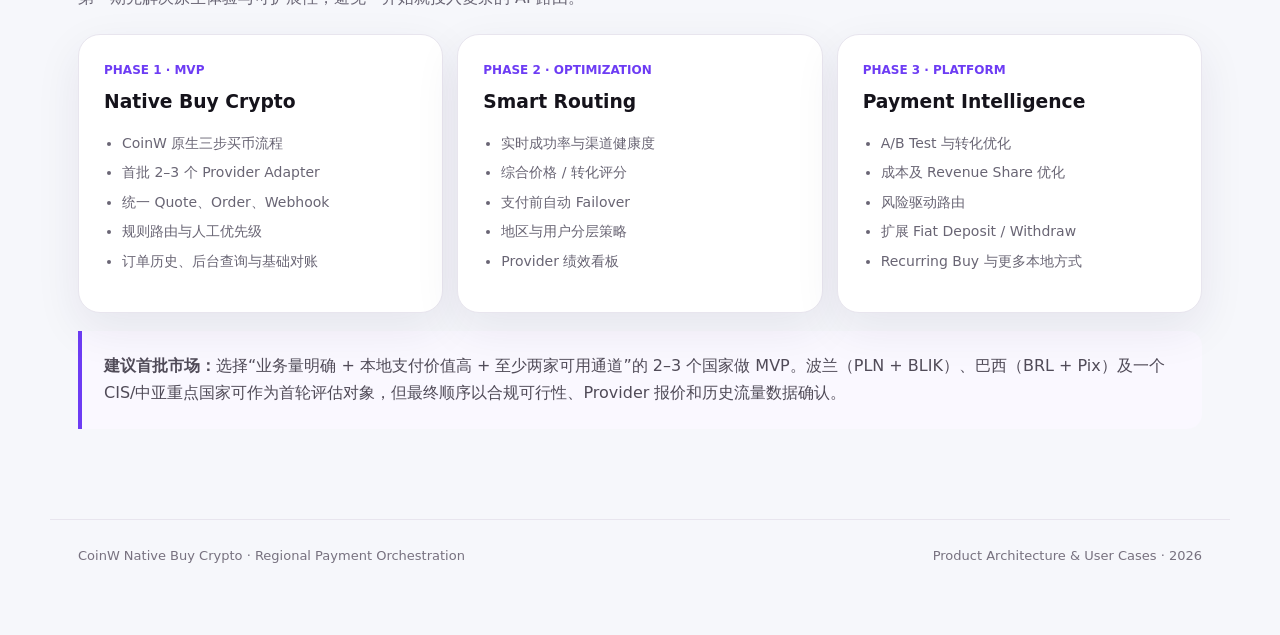
==== commit e69d0f34: "Add deferred KYC country strategy to Buy Crypto proposal" ====
--- a/buy-crypto-regional/index.html
+++ b/buy-crypto-regional/index.html
@@ -43,13 +43,14 @@
     .ops{display:grid;grid-template-columns:repeat(4,1fr);gap:12px;margin-bottom:12px}.metric{padding:20px}.metric small{display:block;color:var(--muted)}.metric strong{font-size:25px;display:block;margin-top:5px}.status{font-size:11px;color:var(--green);font-weight:800}
     .phases{display:grid;grid-template-columns:repeat(3,1fr);gap:14px}.phase{padding:25px}.phase .pnum{color:var(--purple);font-weight:900;font-size:12px}.phase h3{margin:6px 0 12px}.phase ul{padding-left:18px;color:var(--muted);font-size:14px}.phase li{margin:6px 0}
     .note{padding:22px;border-left:4px solid var(--purple);background:#faf8ff;border-radius:0 15px 15px 0;color:#504b58}
+    .kyc-layout{display:grid;grid-template-columns:.88fr 1.12fr;gap:18px}.kyc-card{padding:28px}.country-groups{display:grid;grid-template-columns:1fr 1fr;gap:10px;margin-top:18px}.country-group{border:1px solid var(--line);background:#fbfaff;border-radius:15px;padding:15px}.country-group b{display:block;font-size:13px;color:var(--purple);margin-bottom:7px}.country-group span{display:block;font-size:13px;color:var(--muted);line-height:1.65}.kyc-flow{display:grid;grid-template-columns:repeat(6,1fr);gap:8px;margin-top:18px}.kyc-step{padding:13px 10px;min-height:112px;border-radius:13px;border:1px solid var(--line);background:#fff;font-size:12px;position:relative}.kyc-step em{font-style:normal;color:var(--purple);font-weight:900;display:block;margin-bottom:6px}.kyc-step strong{font-size:13px;line-height:1.35}.kyc-step.highlight{background:var(--soft);border-color:#d5c9ff}.kyc-step:not(:last-child):after{content:"→";position:absolute;right:-8px;top:42px;color:#9991a5;font-weight:900;z-index:2}
     footer{padding:48px 0 68px;color:#77717f;font-size:13px}.footer-inner{display:flex;justify-content:space-between;gap:20px;border-top:1px solid var(--line);padding-top:25px}
-    @media(max-width:980px){.region-grid{grid-template-columns:repeat(2,1fr)}.case{grid-template-columns:1fr}.flow{grid-template-columns:1fr 1fr}.step:not(:last-child):after{display:none}.route-wrap,.summary{grid-template-columns:1fr}.ops{grid-template-columns:1fr 1fr}.phases{grid-template-columns:1fr}.nav{display:none}}
-    @media(max-width:620px){.wrap{padding:0 16px}.hero{padding-top:50px}h1{font-size:42px}.lead{font-size:16px}.section-head{display:block}.region-grid,.flow,.ops{grid-template-columns:1fr}.region{min-height:auto}.summary>div,.person,.journey,.architecture,.route-card{padding:21px}.footer-inner{display:block}}
+    @media(max-width:980px){.region-grid{grid-template-columns:repeat(2,1fr)}.case{grid-template-columns:1fr}.flow{grid-template-columns:1fr 1fr}.step:not(:last-child):after{display:none}.route-wrap,.summary,.kyc-layout{grid-template-columns:1fr}.kyc-flow{grid-template-columns:repeat(3,1fr)}.kyc-step:not(:last-child):after{display:none}.ops{grid-template-columns:1fr 1fr}.phases{grid-template-columns:1fr}.nav{display:none}}
+    @media(max-width:620px){.wrap{padding:0 16px}.hero{padding-top:50px}h1{font-size:42px}.lead{font-size:16px}.section-head{display:block}.region-grid,.flow,.ops,.country-groups,.kyc-flow{grid-template-columns:1fr}.region{min-height:auto}.summary>div,.person,.journey,.architecture,.route-card,.kyc-card{padding:21px}.footer-inner{display:block}}
   </style>
 </head>
 <body>
-  <header class="top"><div class="wrap top-inner"><div class="brand">Coin<span>W</span> · Buy Crypto</div><nav class="nav"><a href="#strategy">区域策略</a><a href="#cases">用户案例</a><a href="#architecture">系统架构</a><a href="#routing">智能路由</a><a href="#roadmap">实施计划</a></nav></div></header>
+  <header class="top"><div class="wrap top-inner"><div class="brand">Coin<span>W</span> · Buy Crypto</div><nav class="nav"><a href="#strategy">区域策略</a><a href="#kyc">后置 KYC</a><a href="#cases">用户案例</a><a href="#architecture">系统架构</a><a href="#routing">智能路由</a><a href="#roadmap">实施计划</a></nav></div></header>
 
   <main>
     <section class="hero">
@@ -74,6 +75,33 @@
         <article class="panel region"><div class="num">04</div><h3>Europe</h3><p>以 EUR、SEPA、Card、Apple Pay 为基础，结合 CoinW KYC、Provider KYC reliance 与 PSD2/3DS 体验。</p><div class="tag-row"><span class="tag">EUR</span><span class="tag">SEPA</span><span class="tag">Apple Pay</span></div></article>
         <article class="panel region"><div class="num">05</div><h3>MENA</h3><p>围绕 AED 等本地法币、银行卡和本地银行能力搭建覆盖，路由需考虑本地收单与合规可用性。</p><div class="tag-row"><span class="tag">AED</span><span class="tag">Card</span><span class="tag">Local Bank</span></div></article>
       </div>
+    </div></section>
+
+    <section id="kyc"><div class="wrap"><div class="section-head"><div><h2>后置 KYC 国家策略</h2><p class="sub">对指定国家减少买币前置阻力：用户可先查看本地支付方式和真实报价，确认购买意向后再完成 KYC；未通过 KYC 不允许进入支付。</p></div></div>
+      <div class="kyc-layout">
+        <article class="panel kyc-card"><div class="eyebrow">适用国家 · 14 个</div><div class="country-groups">
+          <div class="country-group"><b>东南亚 · 5</b><span>印度尼西亚、越南、菲律宾、马来西亚、柬埔寨</span></div>
+          <div class="country-group"><b>南亚 · 2</b><span>印度、巴基斯坦</span></div>
+          <div class="country-group"><b>拉丁美洲 · 6</b><span>巴西、墨西哥、哥伦比亚、阿根廷、智利、秘鲁</span></div>
+          <div class="country-group"><b>非洲 · 1</b><span>尼日利亚</span></div>
+        </div><div class="note" style="margin-top:14px;padding:15px 16px;font-size:13px"><strong>配置原则：</strong>国家名单必须后台可配置，并按 Global / Entity、App / Web、Provider、支付方式和用户风险等级进行灰度，不写死在前端。</div></article>
+        <article class="panel kyc-card"><div class="eyebrow">用户流程</div><div class="big">先让用户理解“怎么买、能收到多少”，再要求认证。</div><div class="kyc-flow">
+          <div class="kyc-step"><em>01</em><strong>选择法币与 Crypto</strong></div>
+          <div class="kyc-step"><em>02</em><strong>输入金额</strong><br>展示当地支付方式</div>
+          <div class="kyc-step"><em>03</em><strong>获取真实报价</strong><br>完成通道预筛选</div>
+          <div class="kyc-step highlight"><em>04 · KYC</em><strong>点击 Buy 后触发认证</strong></div>
+          <div class="kyc-step"><em>05</em><strong>Review & Pay</strong><br>完成支付授权</div>
+          <div class="kyc-step"><em>06</em><strong>Crypto 到账</strong><br>进入 CoinW 资产</div>
+        </div></article>
+      </div>
+      <div class="panel table-wrap" style="margin-top:16px"><table class="matrix"><thead><tr><th>判断条件</th><th>处理逻辑</th><th>用户体验</th></tr></thead><tbody>
+        <tr><td>国家在后置 KYC 名单内</td><td>允许进入报价与支付方式选择；创建支付订单前强制校验 KYC</td><td>先看报价，点击 Buy 后认证</td></tr>
+        <tr><td>已完成 CoinW KYC</td><td>优先向 Provider 传递可复用身份信息；仍需判断 Provider 是否要求补充认证</td><td>尽量直接进入 Review & Pay</td></tr>
+        <tr><td>Provider 不接受 KYC Reliance</td><td>在路由评分中降权；若仍选择该通道，提前标记 Additional Verification</td><td>认证前明确提示，避免支付中途跳出</td></tr>
+        <tr><td>高风险用户 / 高风险订单</td><td>覆盖后置策略，提前触发增强认证、风控或人工审核</td><td>说明需要额外验证</td></tr>
+        <tr><td>当地政策或 Provider 能力变化</td><td>后台立即关闭对应国家、支付方式或 Provider，不依赖客户端发版</td><td>隐藏不可用方式并提供替代通道</td></tr>
+      </tbody></table></div>
+      <div class="note" style="margin-top:16px"><strong>合规边界：</strong>后置 KYC 仅改变认证在用户旅程中的展示时点，不降低 KYC/AML 标准。是否允许展示报价、创建订单或进入支付，应由 CoinW Entity 规则、当地法律意见、Provider 要求及风险策略共同决定。</div>
     </div></section>
 
     <section id="cases"><div class="wrap"><div class="section-head"><div><h2>用户案例：系统到底怎么工作</h2><p class="sub">用户看到的是本地支付体验；复杂的 Provider 选择发生在 CoinW 后台。</p></div></div>
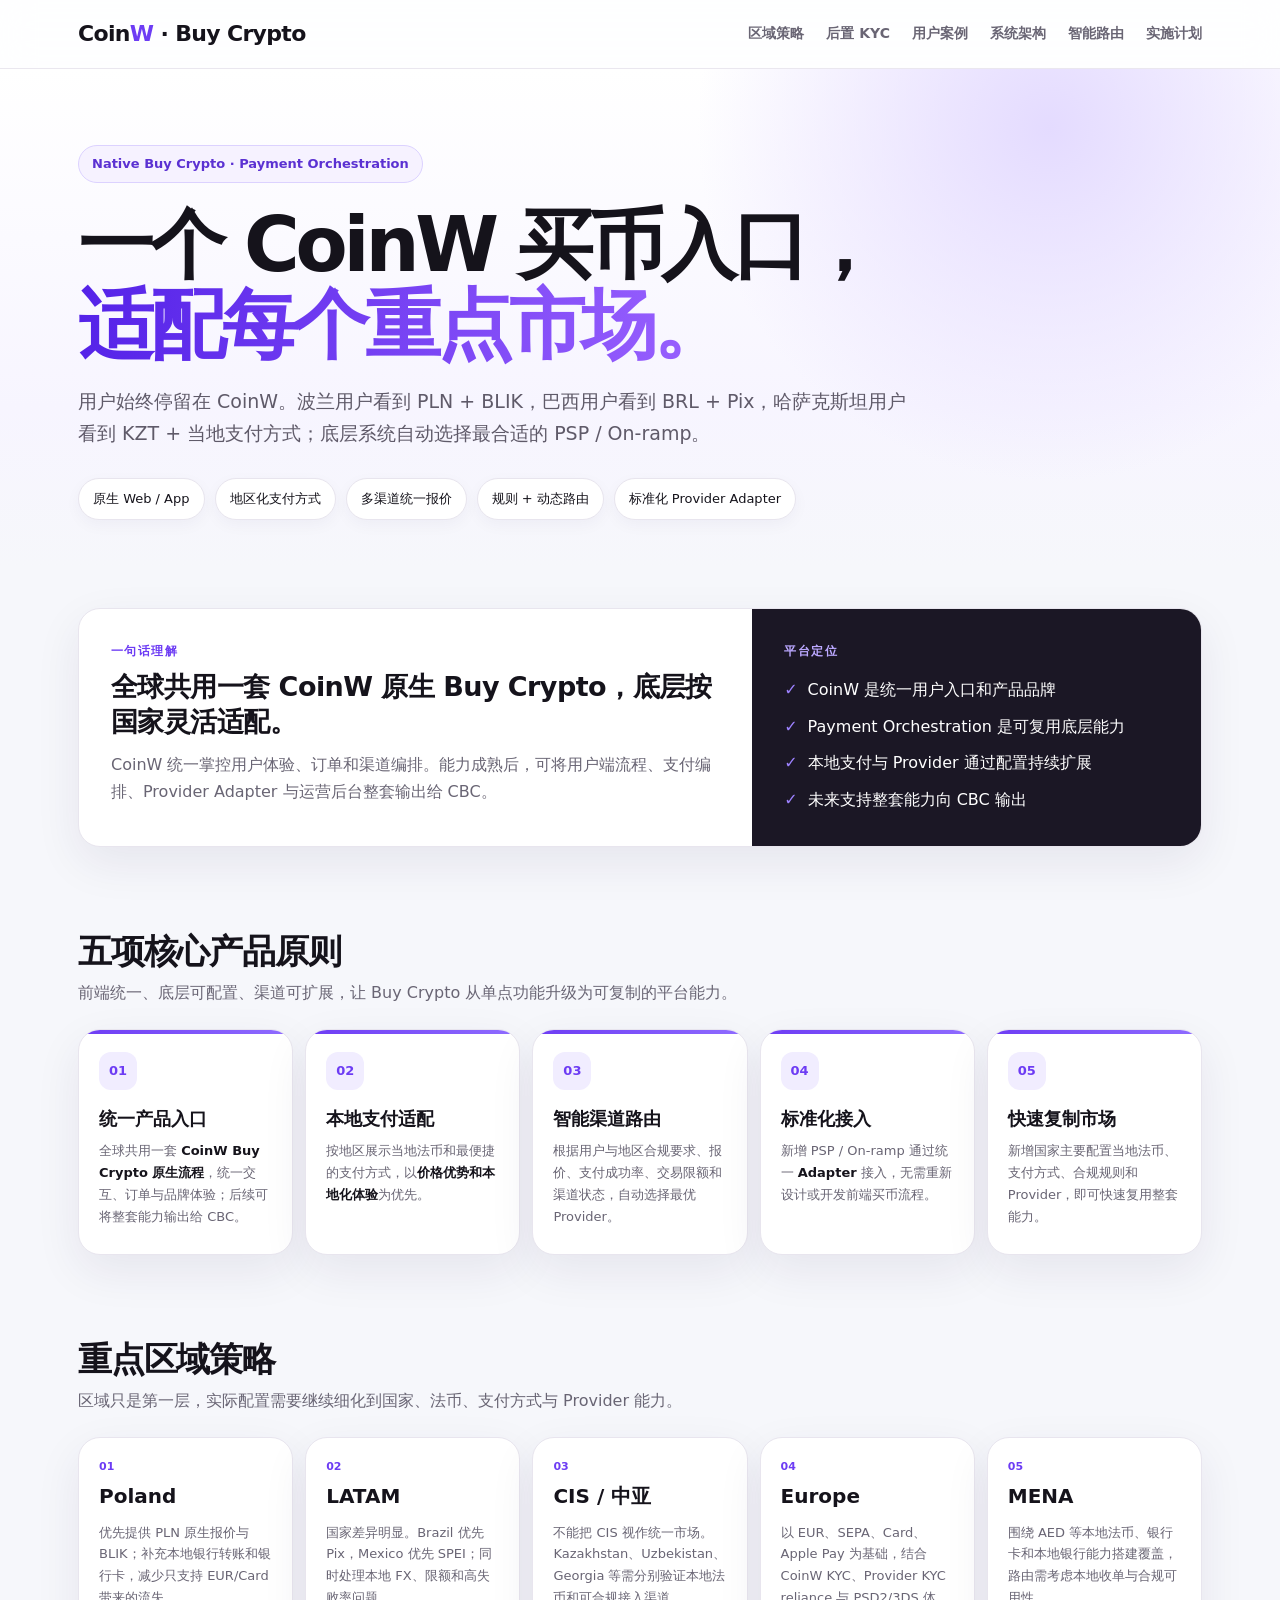
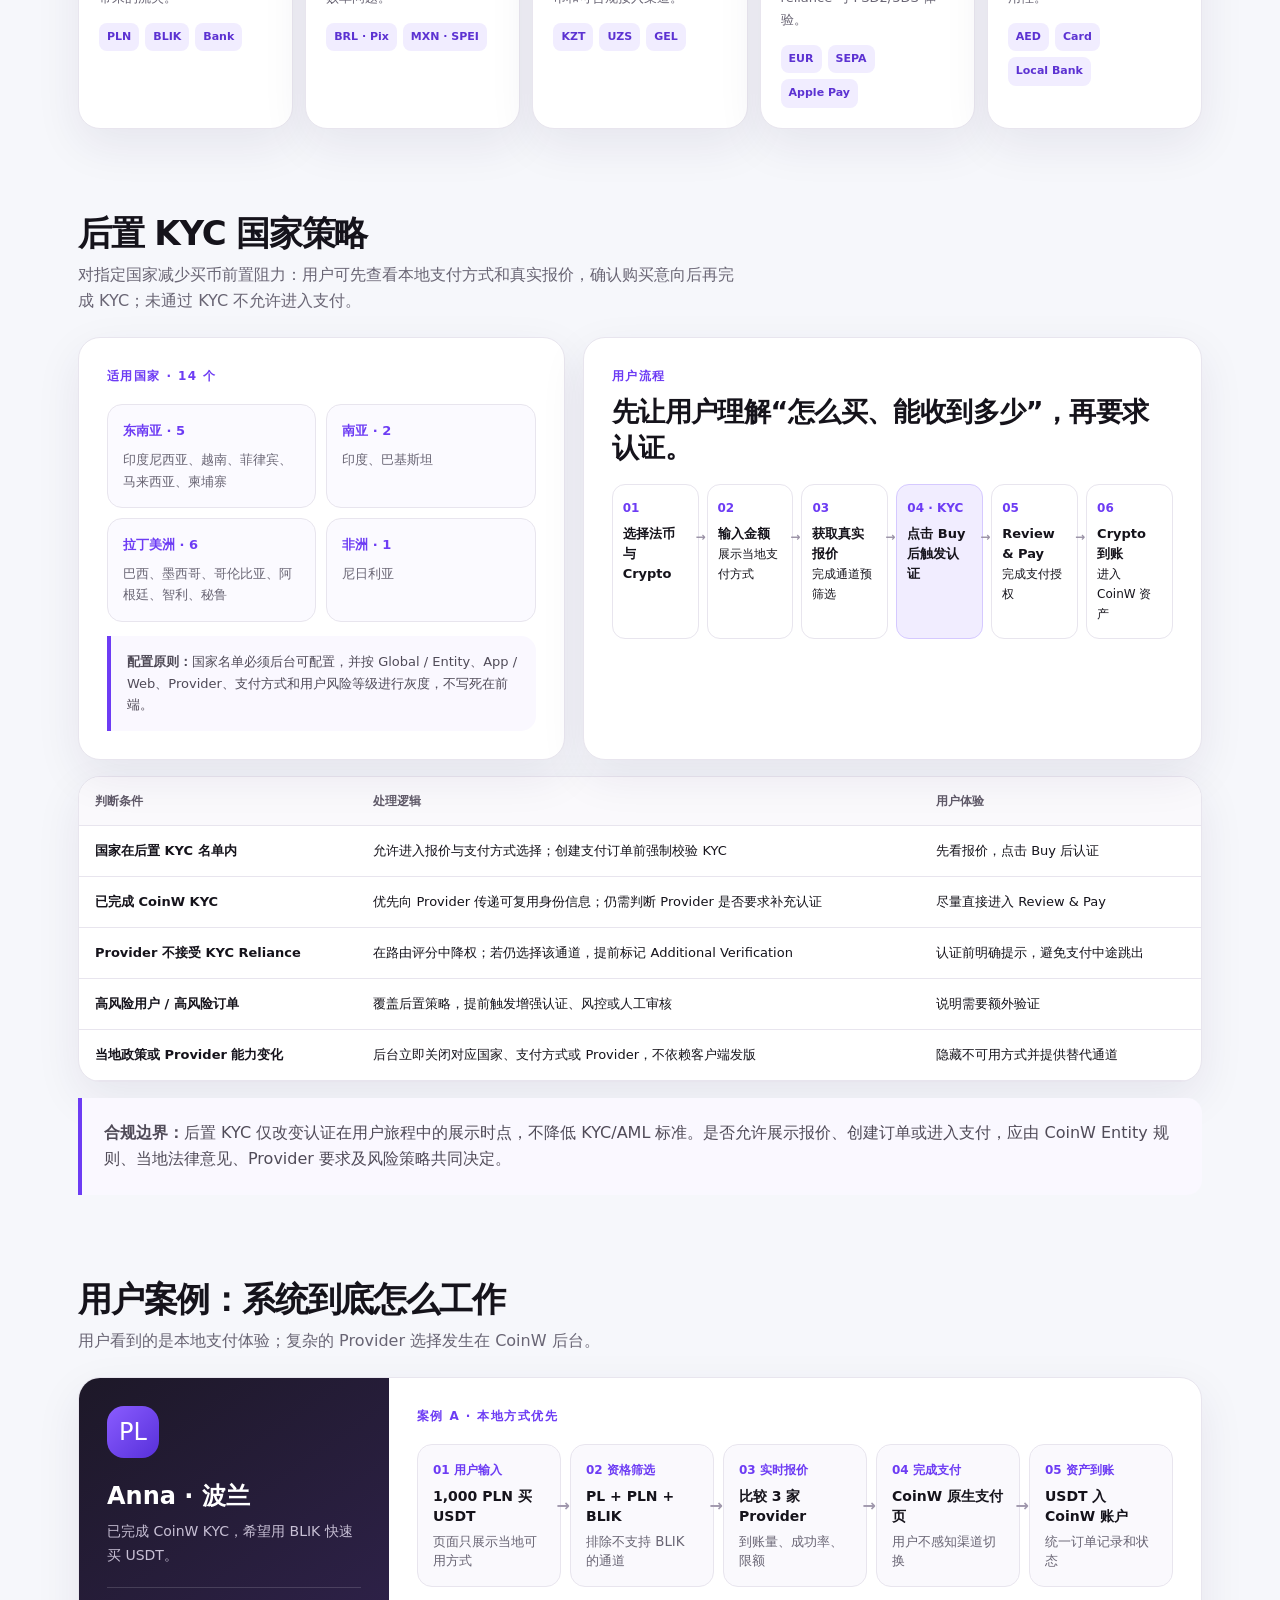
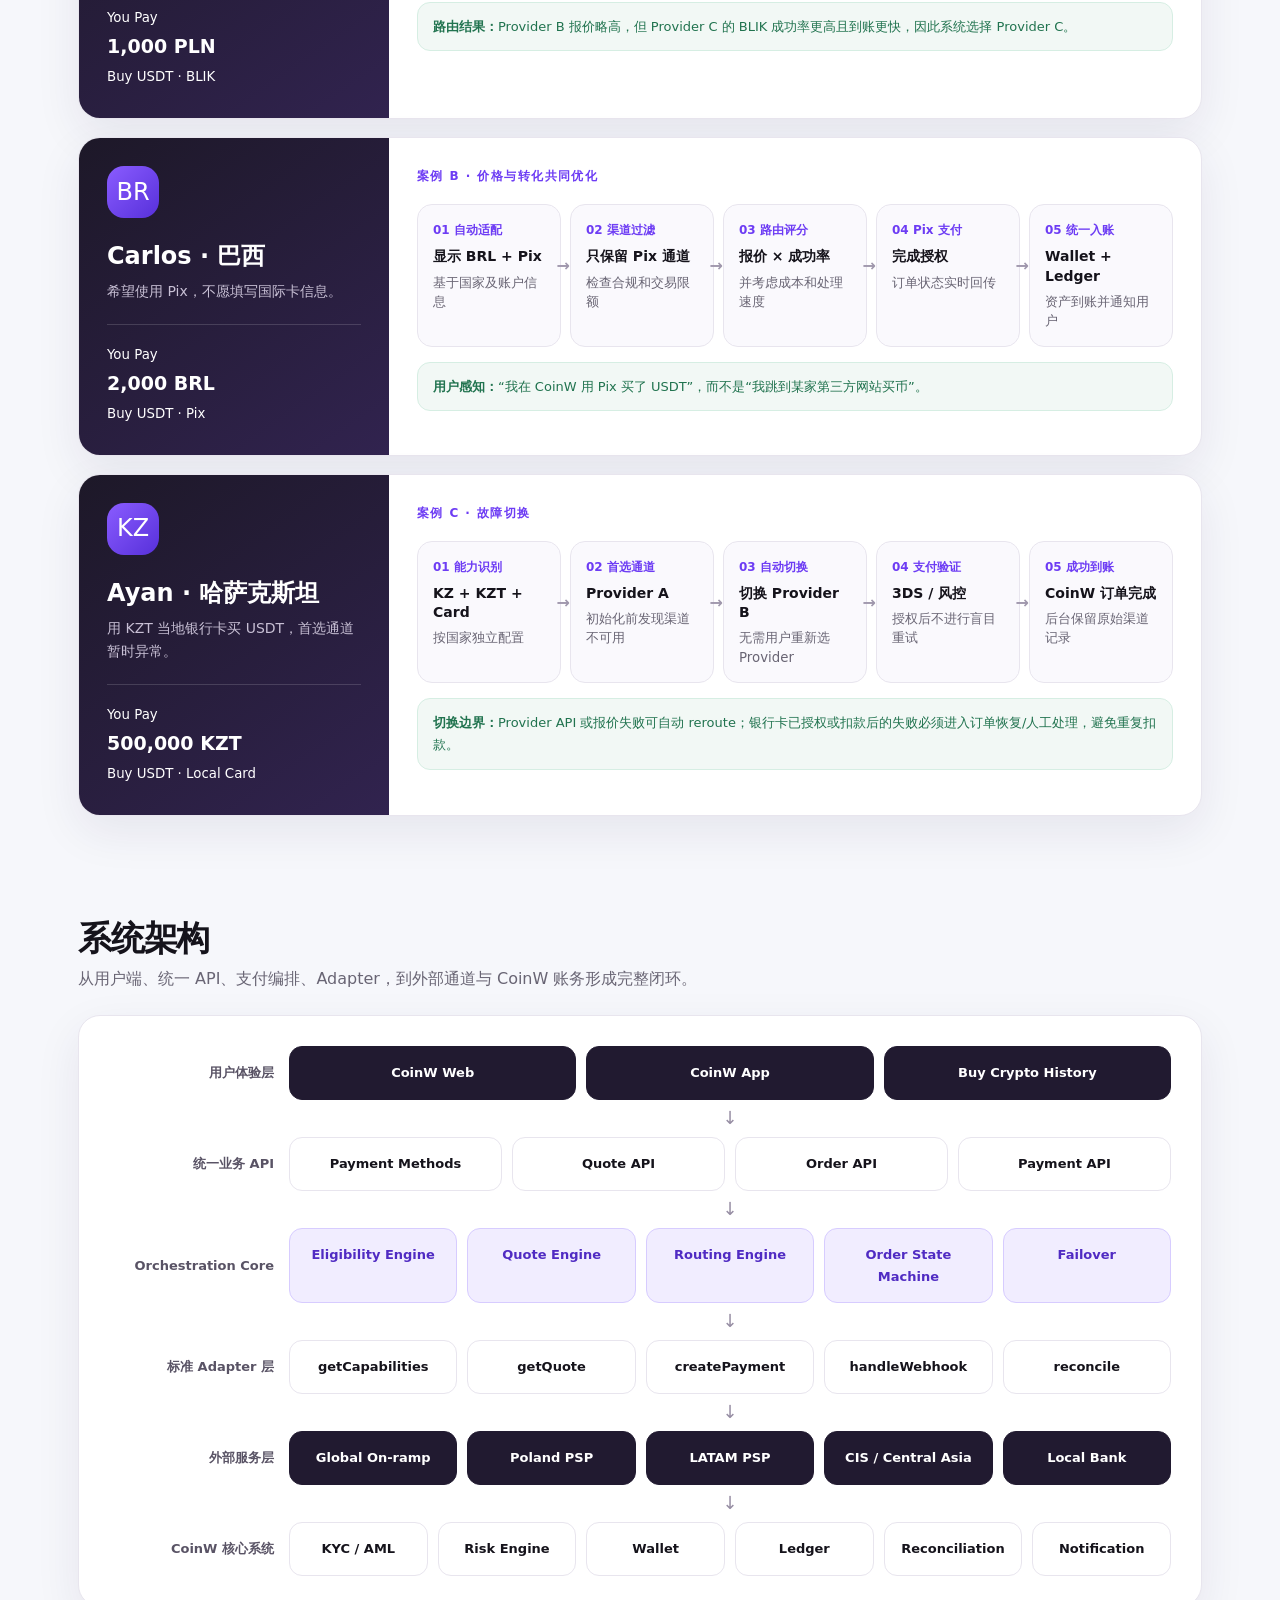
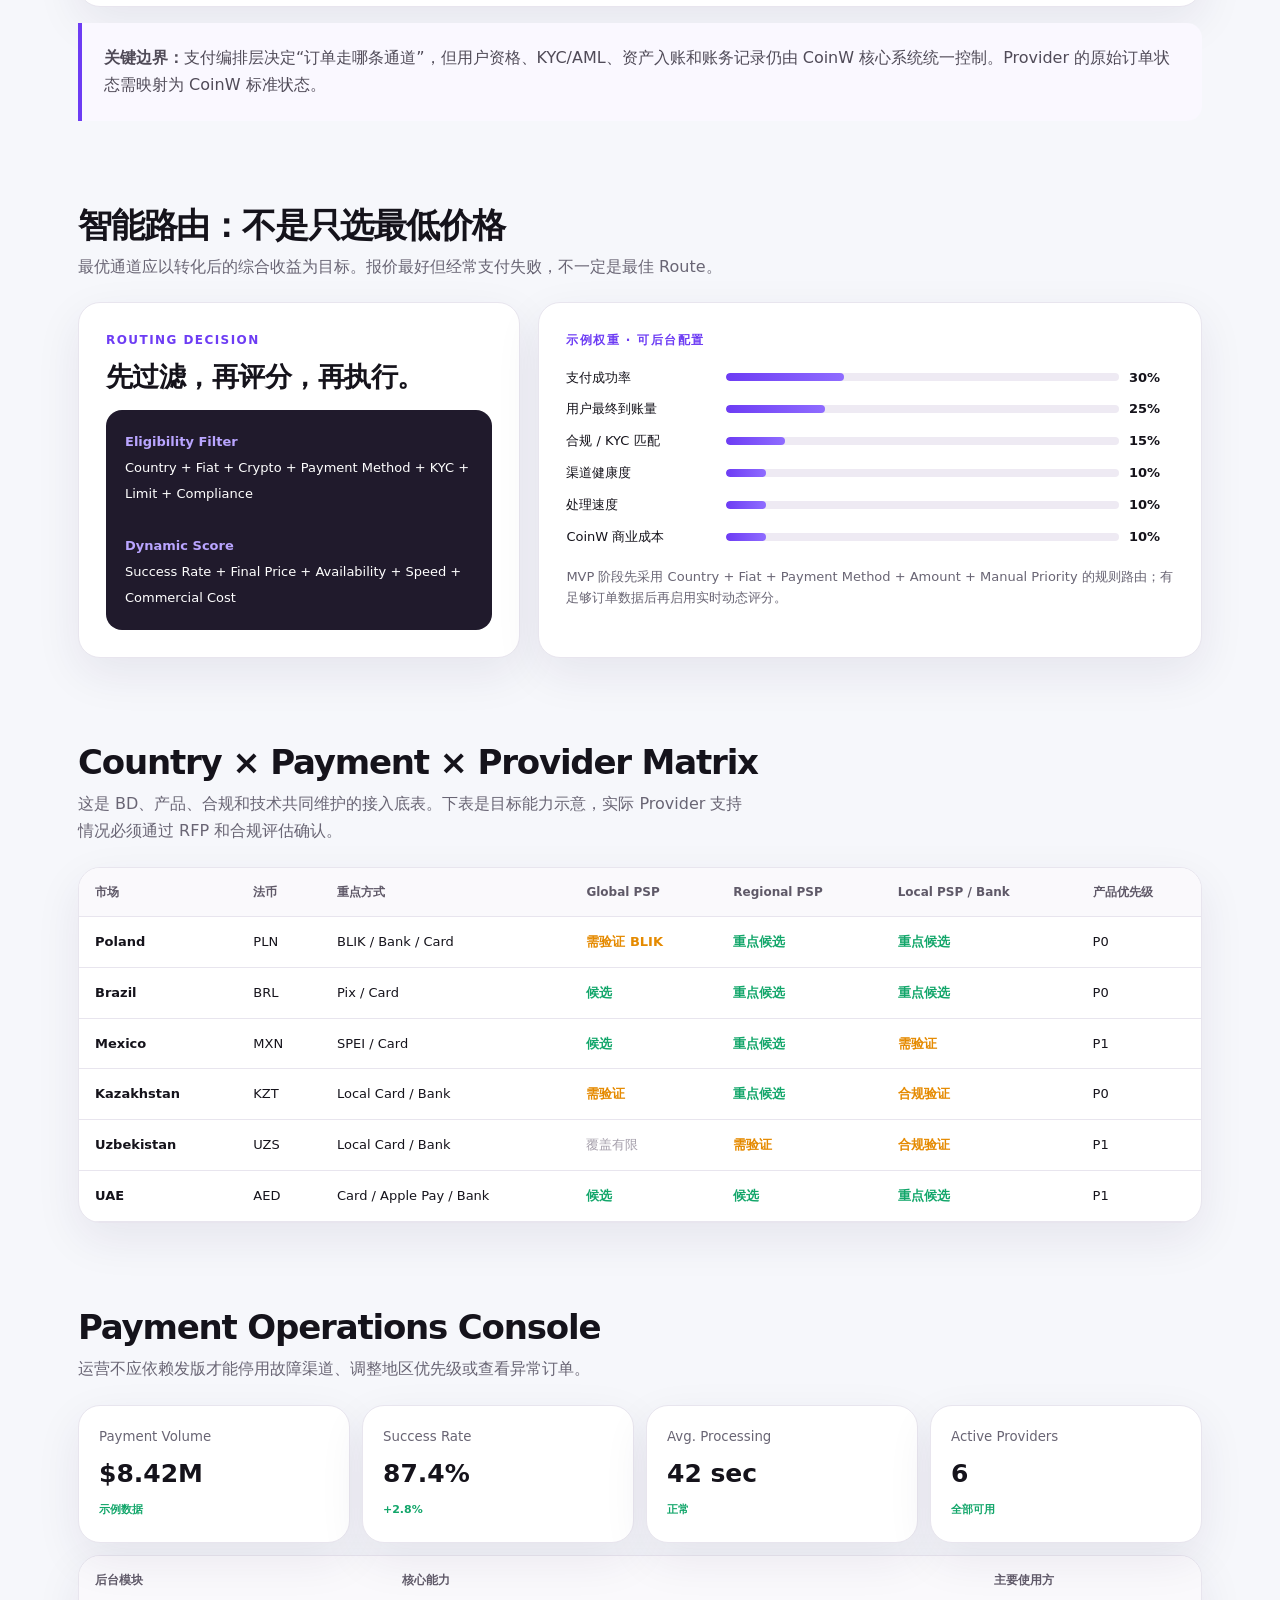
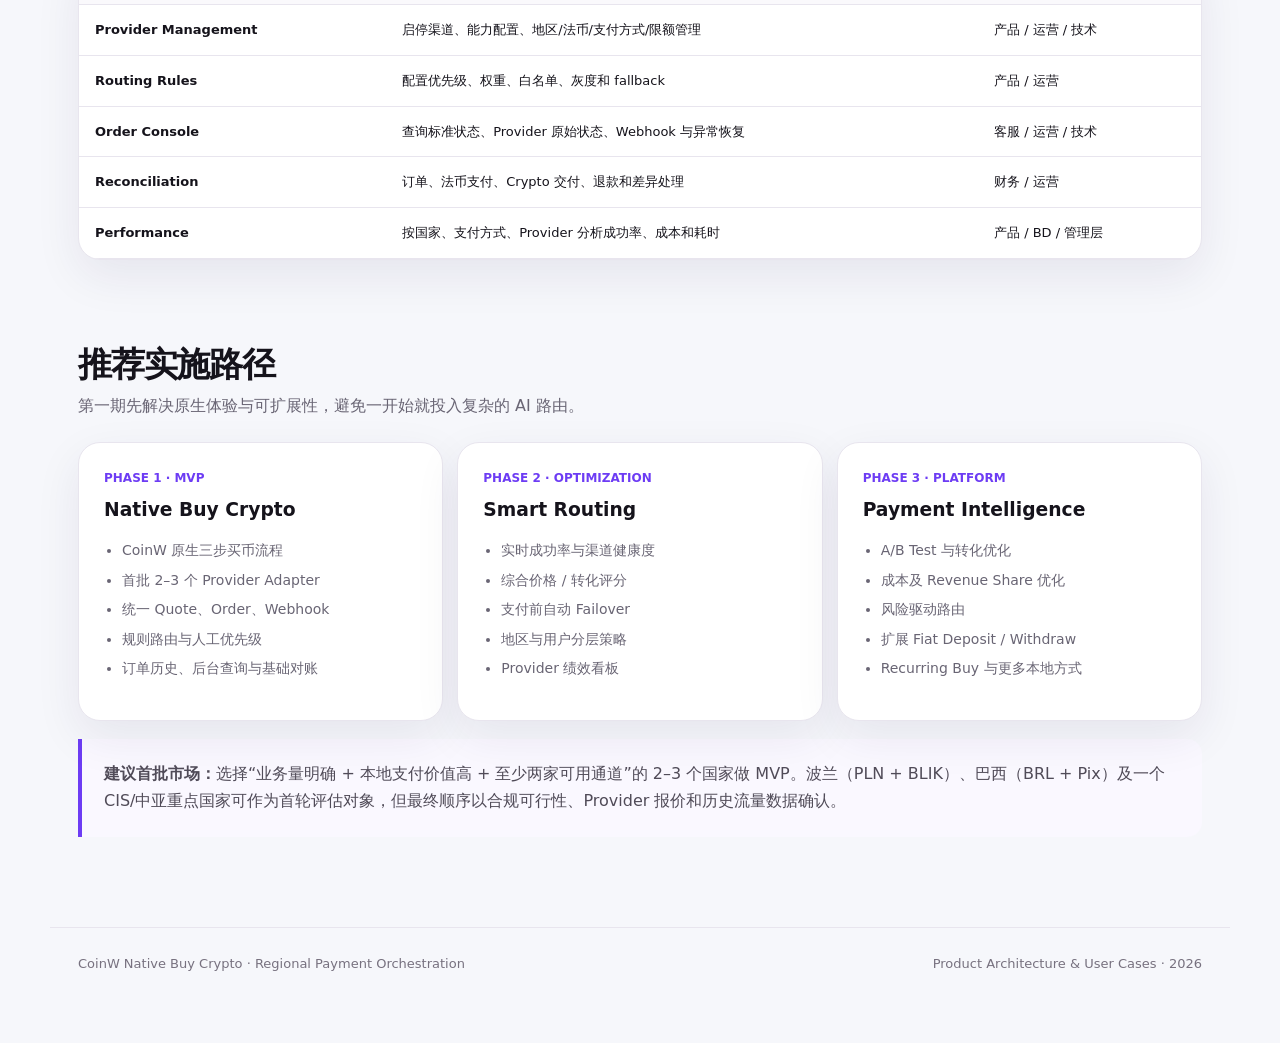
==== commit 435fb669: "Update Buy Crypto core product principles" ====
--- a/buy-crypto-regional/index.html
+++ b/buy-crypto-regional/index.html
@@ -33,6 +33,7 @@
     .big{font-size:27px;line-height:1.32;font-weight:850;letter-spacing:-.02em;margin:8px 0 12px}
     .checklist{display:grid;gap:10px;margin-top:16px}.check{display:flex;gap:10px;align-items:flex-start}.check i{font-style:normal;color:#9d82ff}
     .region-grid{display:grid;grid-template-columns:repeat(5,1fr);gap:12px}.region{padding:20px;min-height:210px;position:relative;overflow:hidden}
+    .principle-grid{display:grid;grid-template-columns:repeat(5,1fr);gap:12px}.principle{padding:22px 20px;min-height:226px;position:relative;overflow:hidden}.principle:before{content:"";position:absolute;left:0;top:0;width:100%;height:4px;background:linear-gradient(90deg,var(--purple),var(--purple2))}.principle .icon{width:38px;height:38px;border-radius:12px;background:var(--soft);color:var(--purple);display:grid;place-items:center;font-size:13px;font-weight:900;margin-bottom:17px}.principle h3{font-size:18px;line-height:1.35;margin:0 0 9px}.principle p{font-size:13px;color:var(--muted);margin:0}.principle strong{color:var(--ink)}
     .region .num{font-size:11px;color:var(--purple);font-weight:900}.region h3{font-size:20px;margin:4px 0 8px}.region p{font-size:13px;color:var(--muted);margin:0}.tag-row{display:flex;gap:6px;flex-wrap:wrap;margin-top:14px}.tag{font-size:11px;font-weight:800;padding:5px 8px;border-radius:8px;background:var(--soft);color:#5c32d2}
     .case{display:grid;grid-template-columns:310px 1fr;overflow:hidden;margin-bottom:18px}.person{padding:28px;background:linear-gradient(145deg,#1d1828,#31234f);color:white}.avatar{width:52px;height:52px;border-radius:17px;background:linear-gradient(135deg,#8a5cff,#5730da);display:grid;place-items:center;font-size:24px;margin-bottom:18px}
     .person h3{font-size:24px;margin:0 0 4px}.person p{margin:0;color:#c8c0d5;font-size:14px}.order{margin-top:20px;border-top:1px solid rgba(255,255,255,.15);padding-top:16px}.order strong{font-size:19px}.journey{padding:28px}.flow{display:grid;grid-template-columns:repeat(5,1fr);gap:9px;margin-top:18px}.step{background:#faf9fd;border:1px solid var(--line);border-radius:15px;padding:15px;min-height:126px;position:relative}.step b{display:block;color:var(--purple);font-size:12px;margin-bottom:7px}.step strong{font-size:14px;display:block;line-height:1.38}.step small{display:block;color:var(--muted);margin-top:6px;line-height:1.45}.step:not(:last-child):after{content:"→";position:absolute;right:-10px;top:48px;z-index:2;color:#9f97ac;font-weight:900}
@@ -45,8 +46,8 @@
     .note{padding:22px;border-left:4px solid var(--purple);background:#faf8ff;border-radius:0 15px 15px 0;color:#504b58}
     .kyc-layout{display:grid;grid-template-columns:.88fr 1.12fr;gap:18px}.kyc-card{padding:28px}.country-groups{display:grid;grid-template-columns:1fr 1fr;gap:10px;margin-top:18px}.country-group{border:1px solid var(--line);background:#fbfaff;border-radius:15px;padding:15px}.country-group b{display:block;font-size:13px;color:var(--purple);margin-bottom:7px}.country-group span{display:block;font-size:13px;color:var(--muted);line-height:1.65}.kyc-flow{display:grid;grid-template-columns:repeat(6,1fr);gap:8px;margin-top:18px}.kyc-step{padding:13px 10px;min-height:112px;border-radius:13px;border:1px solid var(--line);background:#fff;font-size:12px;position:relative}.kyc-step em{font-style:normal;color:var(--purple);font-weight:900;display:block;margin-bottom:6px}.kyc-step strong{font-size:13px;line-height:1.35}.kyc-step.highlight{background:var(--soft);border-color:#d5c9ff}.kyc-step:not(:last-child):after{content:"→";position:absolute;right:-8px;top:42px;color:#9991a5;font-weight:900;z-index:2}
     footer{padding:48px 0 68px;color:#77717f;font-size:13px}.footer-inner{display:flex;justify-content:space-between;gap:20px;border-top:1px solid var(--line);padding-top:25px}
-    @media(max-width:980px){.region-grid{grid-template-columns:repeat(2,1fr)}.case{grid-template-columns:1fr}.flow{grid-template-columns:1fr 1fr}.step:not(:last-child):after{display:none}.route-wrap,.summary,.kyc-layout{grid-template-columns:1fr}.kyc-flow{grid-template-columns:repeat(3,1fr)}.kyc-step:not(:last-child):after{display:none}.ops{grid-template-columns:1fr 1fr}.phases{grid-template-columns:1fr}.nav{display:none}}
-    @media(max-width:620px){.wrap{padding:0 16px}.hero{padding-top:50px}h1{font-size:42px}.lead{font-size:16px}.section-head{display:block}.region-grid,.flow,.ops,.country-groups,.kyc-flow{grid-template-columns:1fr}.region{min-height:auto}.summary>div,.person,.journey,.architecture,.route-card,.kyc-card{padding:21px}.footer-inner{display:block}}
+    @media(max-width:980px){.region-grid,.principle-grid{grid-template-columns:repeat(2,1fr)}.case{grid-template-columns:1fr}.flow{grid-template-columns:1fr 1fr}.step:not(:last-child):after{display:none}.route-wrap,.summary,.kyc-layout{grid-template-columns:1fr}.kyc-flow{grid-template-columns:repeat(3,1fr)}.kyc-step:not(:last-child):after{display:none}.ops{grid-template-columns:1fr 1fr}.phases{grid-template-columns:1fr}.nav{display:none}}
+    @media(max-width:620px){.wrap{padding:0 16px}.hero{padding-top:50px}h1{font-size:42px}.lead{font-size:16px}.section-head{display:block}.region-grid,.principle-grid,.flow,.ops,.country-groups,.kyc-flow{grid-template-columns:1fr}.region,.principle{min-height:auto}.summary>div,.person,.journey,.architecture,.route-card,.kyc-card{padding:21px}.footer-inner{display:block}}
   </style>
 </head>
 <body>
@@ -63,9 +64,19 @@
     </section>
 
     <section><div class="wrap"><div class="panel summary">
-      <div><div class="eyebrow">一句话理解</div><div class="big">前端只有一套 CoinW Buy Crypto，后端可以不断扩展当地支付渠道。</div><p class="sub">用户不需要认识或选择 Provider。CoinW 根据国家、法币、支付方式、报价、成功率、限额、合规覆盖与渠道健康度，决定本次订单走哪条通道。</p></div>
-      <div class="right"><div class="eyebrow">核心业务价值</div><div class="checklist"><div class="check"><i>✓</i><span>提升本地支付覆盖与买币转化率</span></div><div class="check"><i>✓</i><span>单一 Provider 故障时可快速切换</span></div><div class="check"><i>✓</i><span>新增 PSP 主要开发 Adapter，无需重做前端</span></div><div class="check"><i>✓</i><span>统一管理订单、状态、异常、退款与对账</span></div></div></div>
+      <div><div class="eyebrow">一句话理解</div><div class="big">全球共用一套 CoinW 原生 Buy Crypto，底层按国家灵活适配。</div><p class="sub">CoinW 统一掌控用户体验、订单和渠道编排。能力成熟后，可将用户端流程、支付编排、Provider Adapter 与运营后台整套输出给 CBC。</p></div>
+      <div class="right"><div class="eyebrow">平台定位</div><div class="checklist"><div class="check"><i>✓</i><span>CoinW 是统一用户入口和产品品牌</span></div><div class="check"><i>✓</i><span>Payment Orchestration 是可复用底层能力</span></div><div class="check"><i>✓</i><span>本地支付与 Provider 通过配置持续扩展</span></div><div class="check"><i>✓</i><span>未来支持整套能力向 CBC 输出</span></div></div></div>
     </div></div></section>
+
+    <section><div class="wrap"><div class="section-head"><div><h2>五项核心产品原则</h2><p class="sub">前端统一、底层可配置、渠道可扩展，让 Buy Crypto 从单点功能升级为可复制的平台能力。</p></div></div>
+      <div class="principle-grid">
+        <article class="panel principle"><div class="icon">01</div><h3>统一产品入口</h3><p>全球共用一套 <strong>CoinW Buy Crypto 原生流程</strong>，统一交互、订单与品牌体验；后续可将整套能力输出给 CBC。</p></article>
+        <article class="panel principle"><div class="icon">02</div><h3>本地支付适配</h3><p>按地区展示当地法币和最便捷的支付方式，以<strong>价格优势和本地化体验</strong>为优先。</p></article>
+        <article class="panel principle"><div class="icon">03</div><h3>智能渠道路由</h3><p>根据用户与地区合规要求、报价、支付成功率、交易限额和渠道状态，自动选择最优 Provider。</p></article>
+        <article class="panel principle"><div class="icon">04</div><h3>标准化接入</h3><p>新增 PSP / On-ramp 通过统一 <strong>Adapter</strong> 接入，无需重新设计或开发前端买币流程。</p></article>
+        <article class="panel principle"><div class="icon">05</div><h3>快速复制市场</h3><p>新增国家主要配置当地法币、支付方式、合规规则和 Provider，即可快速复用整套能力。</p></article>
+      </div>
+    </div></section>
 
     <section id="strategy"><div class="wrap"><div class="section-head"><div><h2>重点区域策略</h2><p class="sub">区域只是第一层，实际配置需要继续细化到国家、法币、支付方式与 Provider 能力。</p></div></div>
       <div class="region-grid">
